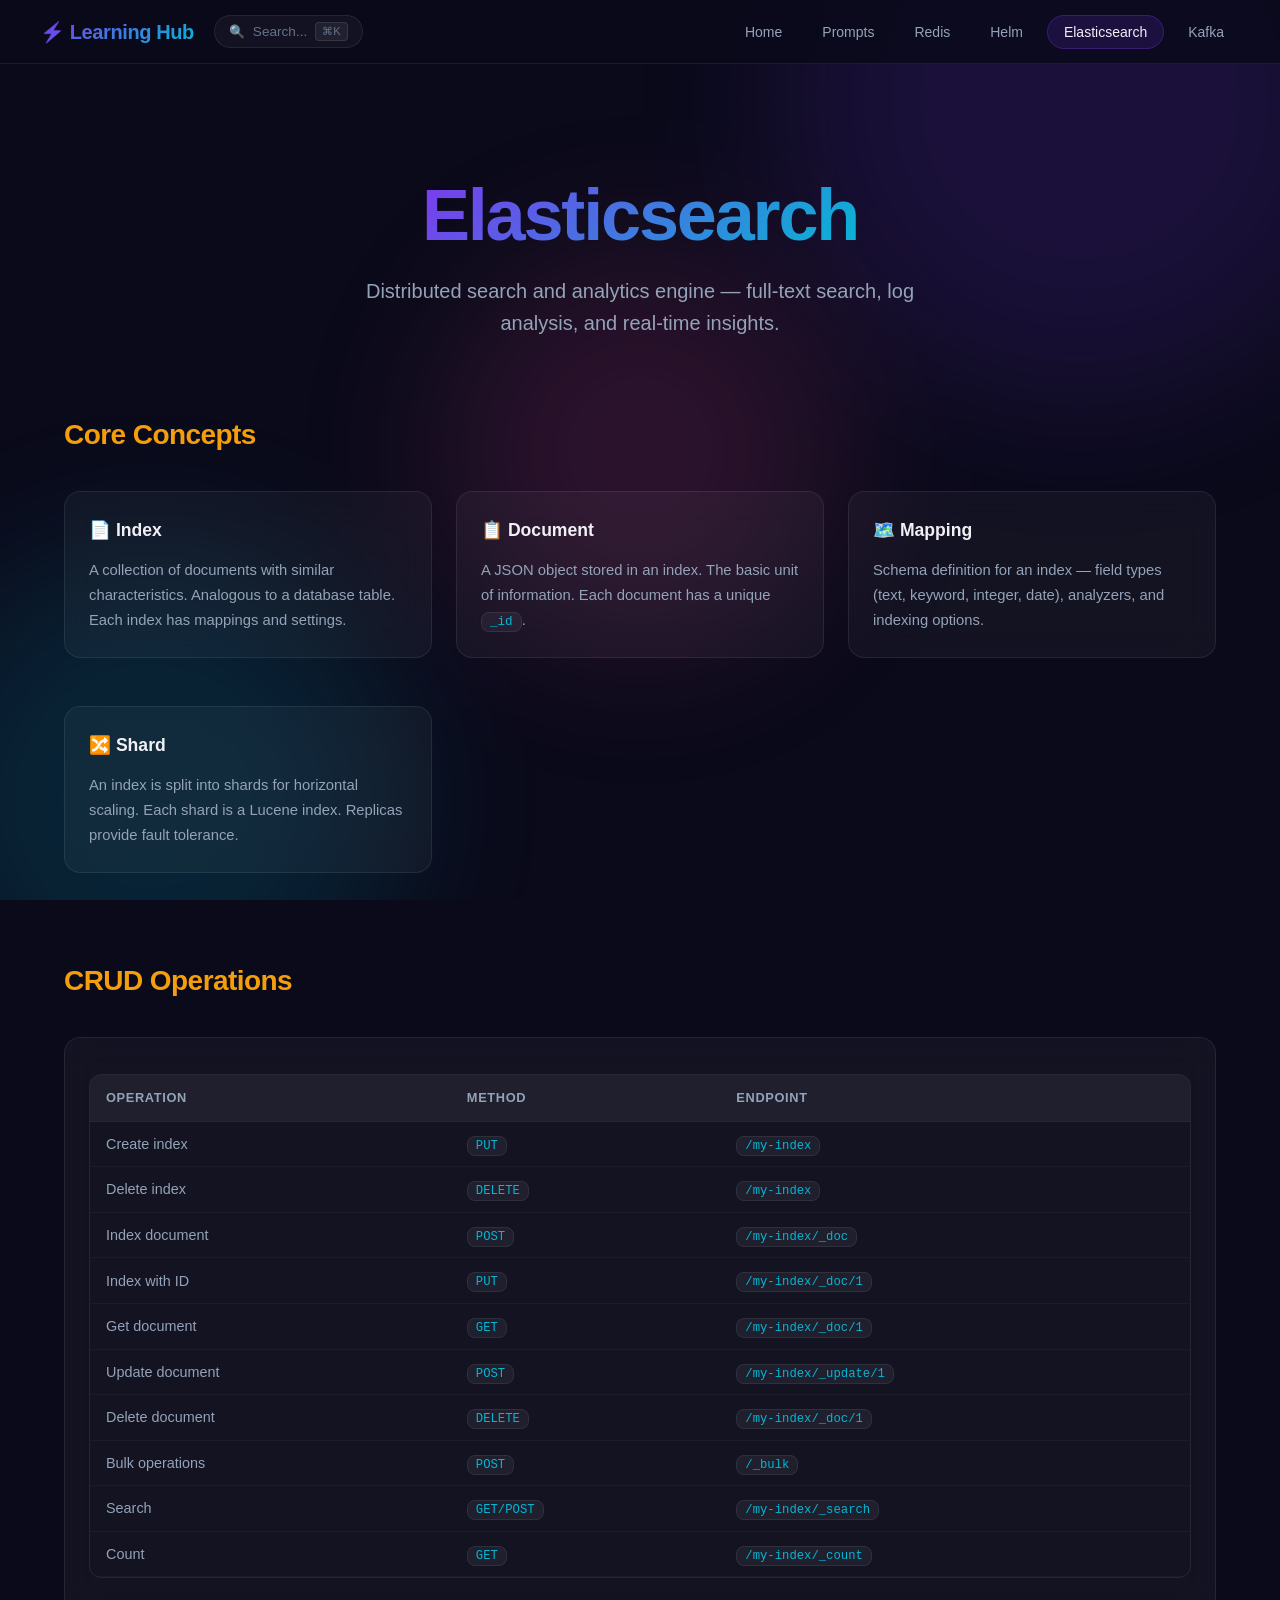
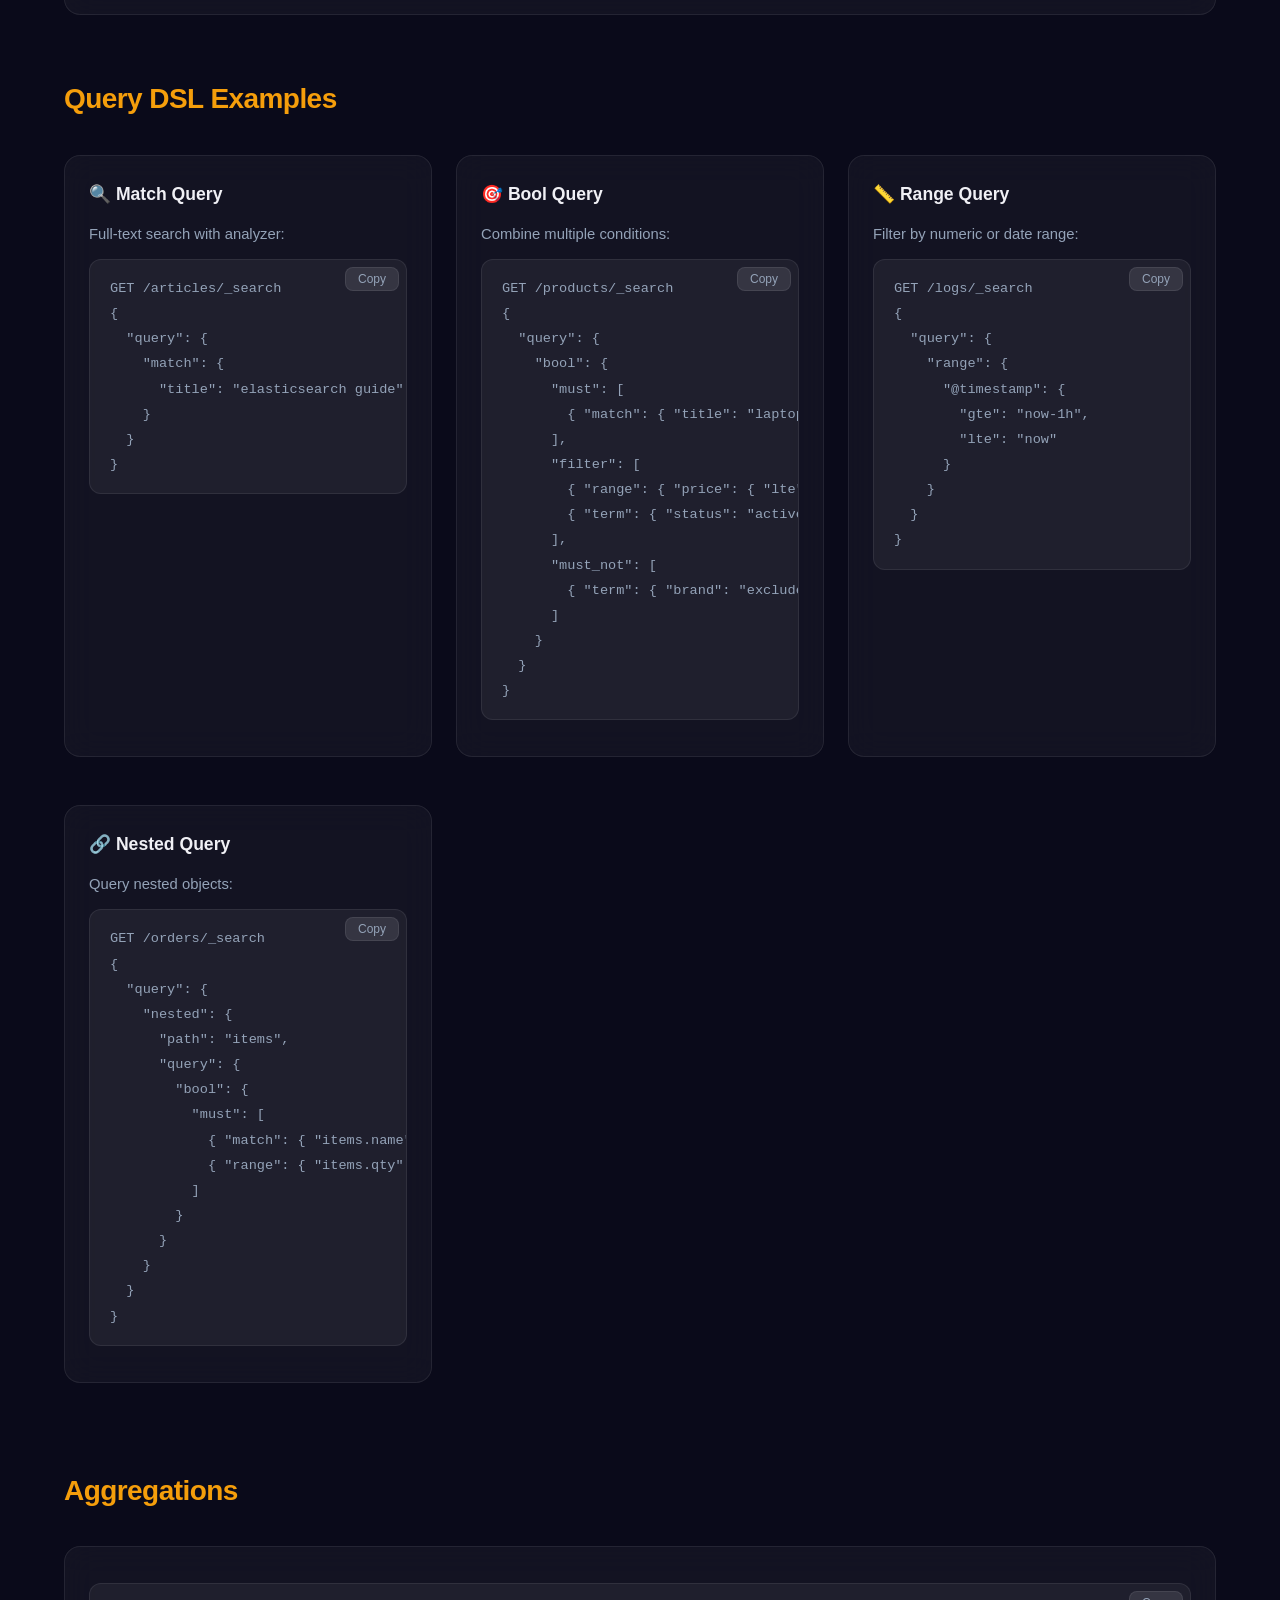
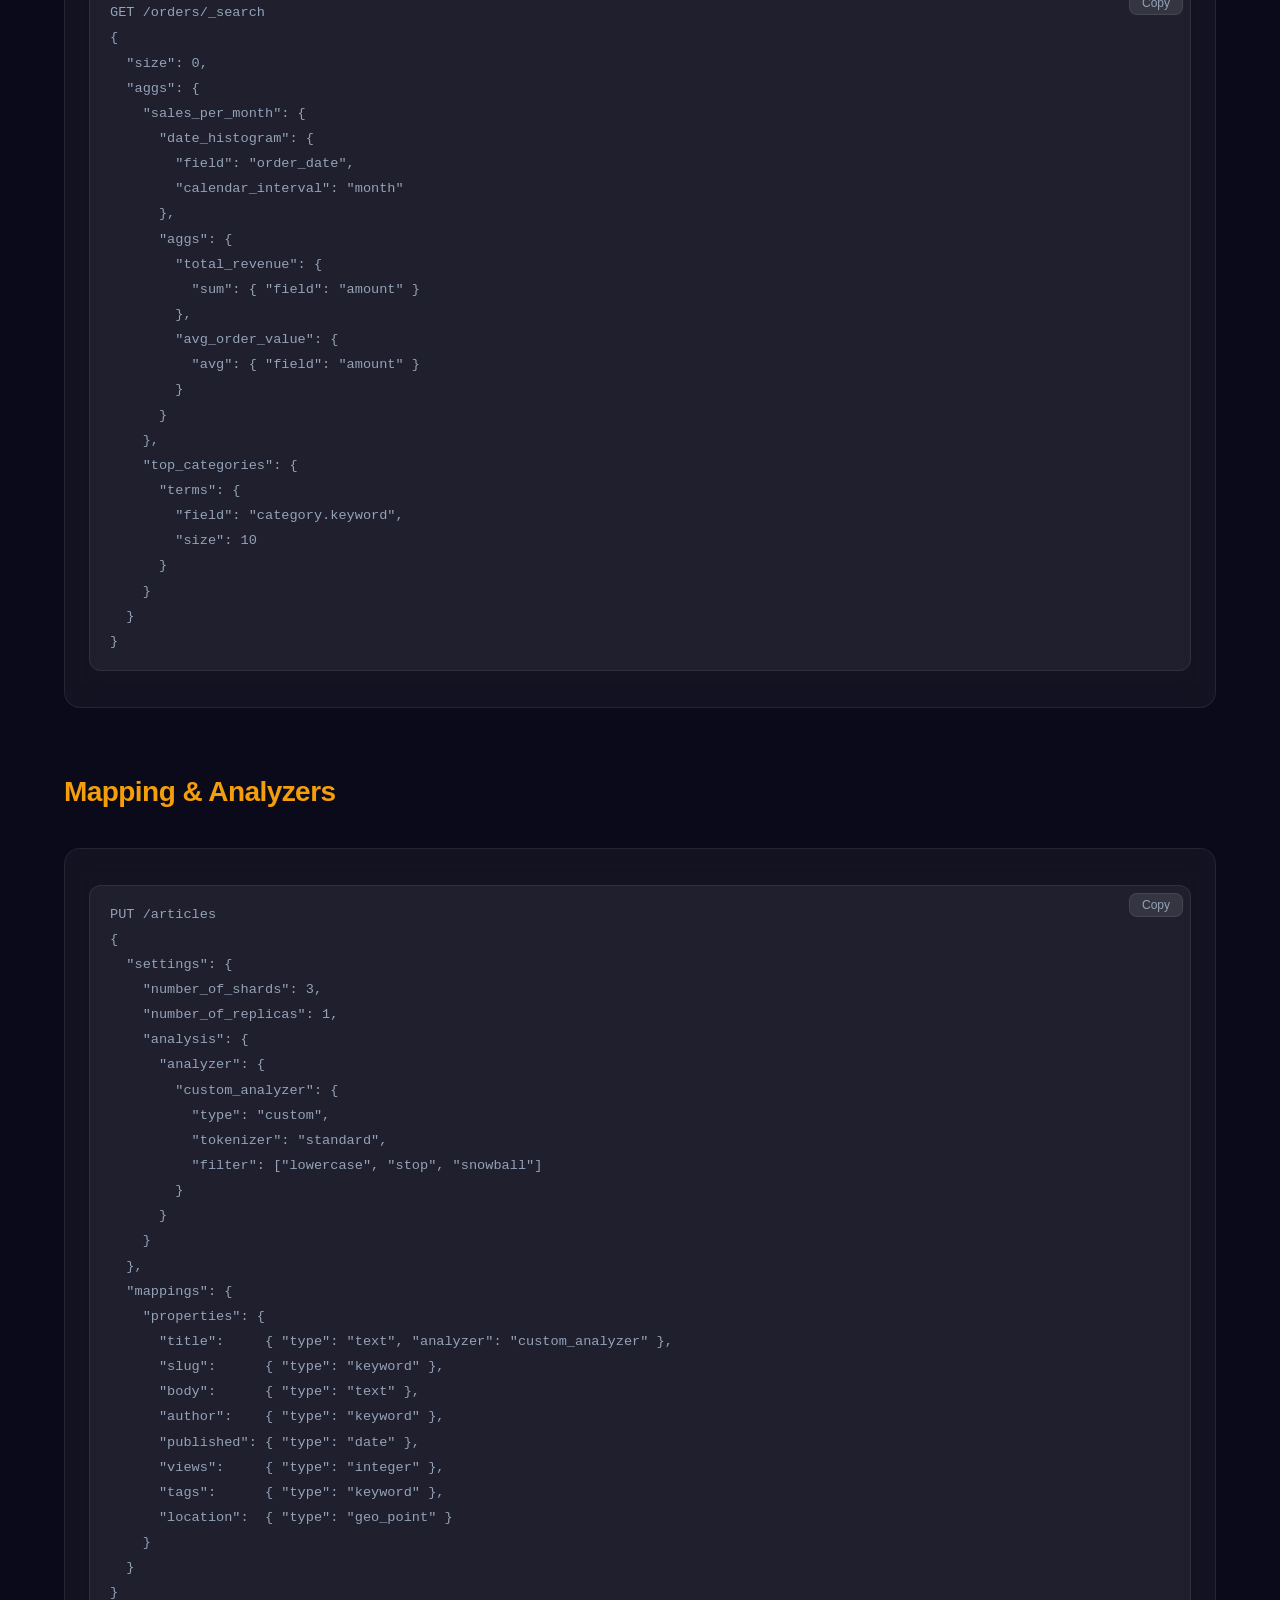
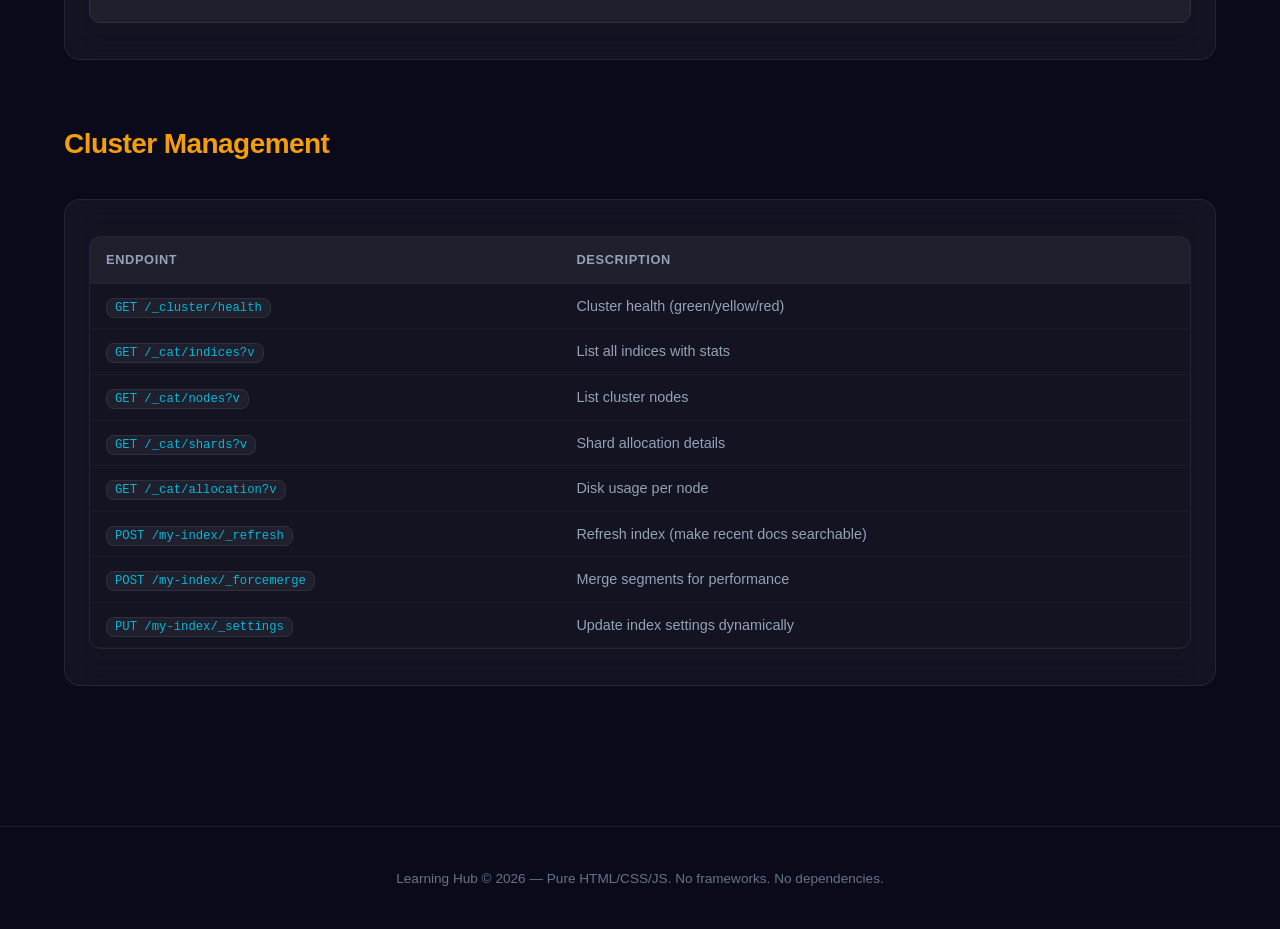
==== elasticsearch.html @ e958914c "feat: Add global search, deep Kafka concepts, and AGENTS.md standards" ====
<!DOCTYPE html>
<html lang="en">
<head>
  <meta charset="UTF-8">
  <meta name="viewport" content="width=device-width, initial-scale=1.0">
  <title>Elasticsearch Reference – Learning Hub</title>
  <meta name="description" content="Elasticsearch reference – REST API, Query DSL, mappings, aggregations, and index management.">
  <link rel="stylesheet" href="css/style.css">
</head>
<body class="page--elasticsearch">
  <div id="bg-orbs-placeholder"></div>
  <div id="nav-placeholder"></div>

  <main class="main-content">
    <div class="container">

      <section class="hero" style="padding-bottom:32px;">
        <h1 class="hero__title"><span class="hero__title-gradient">Elasticsearch</span></h1>
        <p class="hero__subtitle">Distributed search and analytics engine — full-text search, log analysis, and real-time insights.</p>
      </section>

      <!-- Core Concepts -->
      <section class="section reveal">
        <div class="section__header">
          <h2 class="section__title">Core Concepts</h2>
        </div>
        <div class="topic-grid">
          <div class="card content-card">
            <div class="content-card__title">📄 Index</div>
            <div class="content-card__body">A collection of documents with similar characteristics. Analogous to a database table. Each index has mappings and settings.</div>
          </div>
          <div class="card content-card">
            <div class="content-card__title">📋 Document</div>
            <div class="content-card__body">A JSON object stored in an index. The basic unit of information. Each document has a unique <code>_id</code>.</div>
          </div>
          <div class="card content-card">
            <div class="content-card__title">🗺️ Mapping</div>
            <div class="content-card__body">Schema definition for an index — field types (text, keyword, integer, date), analyzers, and indexing options.</div>
          </div>
          <div class="card content-card">
            <div class="content-card__title">🔀 Shard</div>
            <div class="content-card__body">An index is split into shards for horizontal scaling. Each shard is a Lucene index. Replicas provide fault tolerance.</div>
          </div>
        </div>
      </section>

      <!-- CRUD Operations -->
      <section class="section reveal">
        <div class="section__header">
          <h2 class="section__title">CRUD Operations</h2>
        </div>
        <div class="card">
          <div class="table-wrapper">
            <table>
              <thead><tr><th>Operation</th><th>Method</th><th>Endpoint</th></tr></thead>
              <tbody>
                <tr><td>Create index</td><td><code>PUT</code></td><td><code>/my-index</code></td></tr>
                <tr><td>Delete index</td><td><code>DELETE</code></td><td><code>/my-index</code></td></tr>
                <tr><td>Index document</td><td><code>POST</code></td><td><code>/my-index/_doc</code></td></tr>
                <tr><td>Index with ID</td><td><code>PUT</code></td><td><code>/my-index/_doc/1</code></td></tr>
                <tr><td>Get document</td><td><code>GET</code></td><td><code>/my-index/_doc/1</code></td></tr>
                <tr><td>Update document</td><td><code>POST</code></td><td><code>/my-index/_update/1</code></td></tr>
                <tr><td>Delete document</td><td><code>DELETE</code></td><td><code>/my-index/_doc/1</code></td></tr>
                <tr><td>Bulk operations</td><td><code>POST</code></td><td><code>/_bulk</code></td></tr>
                <tr><td>Search</td><td><code>GET/POST</code></td><td><code>/my-index/_search</code></td></tr>
                <tr><td>Count</td><td><code>GET</code></td><td><code>/my-index/_count</code></td></tr>
              </tbody>
            </table>
          </div>
        </div>
      </section>

      <!-- Query DSL -->
      <section class="section reveal">
        <div class="section__header">
          <h2 class="section__title">Query DSL Examples</h2>
        </div>
        <div class="topic-grid">
          <div class="card content-card">
            <div class="content-card__title">🔍 Match Query</div>
            <div class="content-card__body">
              Full-text search with analyzer:
              <div class="code-block"><pre><code>GET /articles/_search
{
  "query": {
    "match": {
      "title": "elasticsearch guide"
    }
  }
}</code></pre></div>
            </div>
          </div>
          <div class="card content-card">
            <div class="content-card__title">🎯 Bool Query</div>
            <div class="content-card__body">
              Combine multiple conditions:
              <div class="code-block"><pre><code>GET /products/_search
{
  "query": {
    "bool": {
      "must": [
        { "match": { "title": "laptop" } }
      ],
      "filter": [
        { "range": { "price": { "lte": 1000 } } },
        { "term": { "status": "active" } }
      ],
      "must_not": [
        { "term": { "brand": "excluded" } }
      ]
    }
  }
}</code></pre></div>
            </div>
          </div>
          <div class="card content-card">
            <div class="content-card__title">📏 Range Query</div>
            <div class="content-card__body">
              Filter by numeric or date range:
              <div class="code-block"><pre><code>GET /logs/_search
{
  "query": {
    "range": {
      "@timestamp": {
        "gte": "now-1h",
        "lte": "now"
      }
    }
  }
}</code></pre></div>
            </div>
          </div>
          <div class="card content-card">
            <div class="content-card__title">🔗 Nested Query</div>
            <div class="content-card__body">
              Query nested objects:
              <div class="code-block"><pre><code>GET /orders/_search
{
  "query": {
    "nested": {
      "path": "items",
      "query": {
        "bool": {
          "must": [
            { "match": { "items.name": "widget" } },
            { "range": { "items.qty": { "gte": 5 } } }
          ]
        }
      }
    }
  }
}</code></pre></div>
            </div>
          </div>
        </div>
      </section>

      <!-- Aggregations -->
      <section class="section reveal">
        <div class="section__header">
          <h2 class="section__title">Aggregations</h2>
        </div>
        <div class="card content-card">
          <div class="content-card__body">
            <div class="code-block"><pre><code>GET /orders/_search
{
  "size": 0,
  "aggs": {
    "sales_per_month": {
      "date_histogram": {
        "field": "order_date",
        "calendar_interval": "month"
      },
      "aggs": {
        "total_revenue": {
          "sum": { "field": "amount" }
        },
        "avg_order_value": {
          "avg": { "field": "amount" }
        }
      }
    },
    "top_categories": {
      "terms": {
        "field": "category.keyword",
        "size": 10
      }
    }
  }
}</code></pre></div>
          </div>
        </div>
      </section>

      <!-- Mapping Example -->
      <section class="section reveal">
        <div class="section__header">
          <h2 class="section__title">Mapping & Analyzers</h2>
        </div>
        <div class="card content-card">
          <div class="content-card__body">
            <div class="code-block"><pre><code>PUT /articles
{
  "settings": {
    "number_of_shards": 3,
    "number_of_replicas": 1,
    "analysis": {
      "analyzer": {
        "custom_analyzer": {
          "type": "custom",
          "tokenizer": "standard",
          "filter": ["lowercase", "stop", "snowball"]
        }
      }
    }
  },
  "mappings": {
    "properties": {
      "title":     { "type": "text", "analyzer": "custom_analyzer" },
      "slug":      { "type": "keyword" },
      "body":      { "type": "text" },
      "author":    { "type": "keyword" },
      "published": { "type": "date" },
      "views":     { "type": "integer" },
      "tags":      { "type": "keyword" },
      "location":  { "type": "geo_point" }
    }
  }
}</code></pre></div>
          </div>
        </div>
      </section>

      <!-- Cluster Health -->
      <section class="section reveal">
        <div class="section__header">
          <h2 class="section__title">Cluster Management</h2>
        </div>
        <div class="card">
          <div class="table-wrapper">
            <table>
              <thead><tr><th>Endpoint</th><th>Description</th></tr></thead>
              <tbody>
                <tr><td><code>GET /_cluster/health</code></td><td>Cluster health (green/yellow/red)</td></tr>
                <tr><td><code>GET /_cat/indices?v</code></td><td>List all indices with stats</td></tr>
                <tr><td><code>GET /_cat/nodes?v</code></td><td>List cluster nodes</td></tr>
                <tr><td><code>GET /_cat/shards?v</code></td><td>Shard allocation details</td></tr>
                <tr><td><code>GET /_cat/allocation?v</code></td><td>Disk usage per node</td></tr>
                <tr><td><code>POST /my-index/_refresh</code></td><td>Refresh index (make recent docs searchable)</td></tr>
                <tr><td><code>POST /my-index/_forcemerge</code></td><td>Merge segments for performance</td></tr>
                <tr><td><code>PUT /my-index/_settings</code></td><td>Update index settings dynamically</td></tr>
              </tbody>
            </table>
          </div>
        </div>
      </section>

    </div>
  </main>

  <div id="footer-placeholder"></div>
  <script src="js/search-data.js"></script>
  <script src="js/common.js"></script>
</body>
</html>
---- css/style.css ----
/* ============================================
   LEARNING HUB – Design System
   Pure CSS, no dependencies, mobile-first
   ============================================ */

/* --- CSS Variables (Design Tokens) --- */
:root {
  --bg-primary: #0a0a1a;
  --bg-secondary: #0f0f2a;
  --bg-surface: rgba(255, 255, 255, 0.03);
  --bg-surface-hover: rgba(255, 255, 255, 0.06);
  --bg-code: rgba(255, 255, 255, 0.05);

  --accent-purple: #7c3aed;
  --accent-cyan: #06b6d4;
  --accent-pink: #ec4899;
  --accent-green: #10b981;
  --accent-orange: #f59e0b;
  --accent-blue: #3b82f6;

  --gradient-accent: linear-gradient(135deg, var(--accent-purple), var(--accent-cyan));
  --gradient-hero: linear-gradient(135deg, #7c3aed 0%, #06b6d4 50%, #ec4899 100%);
  --gradient-warm: linear-gradient(135deg, var(--accent-orange), var(--accent-pink));

  --text-primary: #f0f0f5;
  --text-secondary: #94a3b8;
  --text-muted: #64748b;
  --text-accent: #a78bfa;

  --glass-bg: rgba(255, 255, 255, 0.04);
  --glass-border: rgba(255, 255, 255, 0.08);
  --glass-blur: blur(16px);
  --glass-shadow: 0 8px 32px rgba(0, 0, 0, 0.3);

  --radius-sm: 8px;
  --radius-md: 12px;
  --radius-lg: 16px;
  --radius-xl: 24px;
  --radius-full: 9999px;

  --transition-fast: all 0.2s cubic-bezier(0.4, 0, 0.2, 1);
  --transition-base: all 0.3s cubic-bezier(0.4, 0, 0.2, 1);
  --transition-slow: all 0.5s cubic-bezier(0.4, 0, 0.2, 1);

  --font-sans: 'Inter', -apple-system, BlinkMacSystemFont, 'Segoe UI', Roboto, sans-serif;
  --font-mono: 'JetBrains Mono', 'Fira Code', 'Cascadia Code', 'SF Mono', Consolas, monospace;

  --container-max: 1200px;
  --nav-height: 64px;
}

/* --- Reset & Base --- */
*, *::before, *::after {
  margin: 0;
  padding: 0;
  box-sizing: border-box;
}

html {
  scroll-behavior: smooth;
  -webkit-text-size-adjust: 100%;
}

body {
  font-family: var(--font-sans);
  background: var(--bg-primary);
  color: var(--text-primary);
  line-height: 1.7;
  min-height: 100vh;
  overflow-x: hidden;
  -webkit-font-smoothing: antialiased;
  -moz-osx-font-smoothing: grayscale;
}

a {
  color: var(--text-accent);
  text-decoration: none;
  transition: var(--transition-fast);
}

a:hover {
  color: var(--accent-cyan);
}

img {
  max-width: 100%;
  display: block;
}

/* --- Background Gradient Orbs --- */
.bg-orbs {
  position: fixed;
  top: 0;
  left: 0;
  width: 100%;
  height: 100%;
  pointer-events: none;
  z-index: 0;
  overflow: hidden;
}

.bg-orb {
  position: absolute;
  border-radius: 50%;
  filter: blur(80px);
  opacity: 0.15;
  animation: orbFloat 20s ease-in-out infinite;
}

.bg-orb--1 {
  width: 600px;
  height: 600px;
  background: var(--accent-purple);
  top: -200px;
  right: -100px;
  animation-delay: 0s;
}

.bg-orb--2 {
  width: 500px;
  height: 500px;
  background: var(--accent-cyan);
  bottom: -150px;
  left: -100px;
  animation-delay: -7s;
}

.bg-orb--3 {
  width: 400px;
  height: 400px;
  background: var(--accent-pink);
  top: 50%;
  left: 50%;
  transform: translate(-50%, -50%);
  animation-delay: -14s;
}

@keyframes orbFloat {
  0%, 100% { transform: translate(0, 0) scale(1); }
  25% { transform: translate(30px, -40px) scale(1.05); }
  50% { transform: translate(-20px, 20px) scale(0.95); }
  75% { transform: translate(40px, 30px) scale(1.02); }
}

/* --- Navigation --- */
.nav {
  position: fixed;
  top: 0;
  left: 0;
  right: 0;
  height: var(--nav-height);
  background: rgba(10, 10, 26, 0.85);
  backdrop-filter: var(--glass-blur);
  -webkit-backdrop-filter: var(--glass-blur);
  border-bottom: 1px solid var(--glass-border);
  z-index: 1000;
  display: flex;
  align-items: center;
  padding: 0 24px;
}

.nav__container {
  max-width: var(--container-max);
  width: 100%;
  margin: 0 auto;
  display: flex;
  align-items: center;
  justify-content: space-between;
}

.nav__logo {
  font-size: 1.25rem;
  font-weight: 700;
  background: var(--gradient-accent);
  -webkit-background-clip: text;
  -webkit-text-fill-color: transparent;
  background-clip: text;
  letter-spacing: -0.02em;
}

.nav__links {
  display: flex;
  gap: 8px;
  list-style: none;
  align-items: center;
}

.nav__link {
  padding: 8px 16px;
  border-radius: var(--radius-full);
  color: var(--text-secondary);
  font-size: 0.875rem;
  font-weight: 500;
  transition: var(--transition-fast);
  white-space: nowrap;
}

.nav__link:hover {
  color: var(--text-primary);
  background: var(--bg-surface-hover);
}

.nav__link--active {
  color: var(--text-primary);
  background: rgba(124, 58, 237, 0.15);
  border: 1px solid rgba(124, 58, 237, 0.3);
}

/* Mobile hamburger */
.nav__toggle {
  display: none;
  flex-direction: column;
  gap: 5px;
  background: none;
  border: none;
  cursor: pointer;
  padding: 8px;
  z-index: 1001;
}

.nav__toggle span {
  width: 24px;
  height: 2px;
  background: var(--text-primary);
  border-radius: 2px;
  transition: var(--transition-base);
}

.nav__toggle.active span:nth-child(1) {
  transform: rotate(45deg) translate(5px, 5px);
}

.nav__toggle.active span:nth-child(2) {
  opacity: 0;
}

.nav__toggle.active span:nth-child(3) {
  transform: rotate(-45deg) translate(5px, -5px);
}

/* --- Container --- */
.container {
  max-width: var(--container-max);
  margin: 0 auto;
  padding: 0 24px;
  position: relative;
  z-index: 1;
}

.main-content {
  padding-top: calc(var(--nav-height) + 32px);
  padding-bottom: 80px;
  min-height: 100vh;
}

/* --- Hero Section --- */
.hero {
  text-align: center;
  padding: 80px 0 60px;
}

.hero__badge {
  display: inline-flex;
  align-items: center;
  gap: 8px;
  padding: 6px 16px;
  background: rgba(124, 58, 237, 0.1);
  border: 1px solid rgba(124, 58, 237, 0.2);
  border-radius: var(--radius-full);
  font-size: 0.8rem;
  color: var(--accent-purple);
  margin-bottom: 24px;
  font-weight: 500;
}

.hero__title {
  font-size: clamp(2.5rem, 6vw, 4.5rem);
  font-weight: 800;
  line-height: 1.1;
  letter-spacing: -0.03em;
  margin-bottom: 20px;
}

.hero__title-gradient {
  background: var(--gradient-hero);
  -webkit-background-clip: text;
  -webkit-text-fill-color: transparent;
  background-clip: text;
  background-size: 200% 200%;
  animation: gradientShift 5s ease-in-out infinite;
}

@keyframes gradientShift {
  0%, 100% { background-position: 0% 50%; }
  50% { background-position: 100% 50%; }
}

.hero__subtitle {
  font-size: clamp(1rem, 2vw, 1.25rem);
  color: var(--text-secondary);
  max-width: 600px;
  margin: 0 auto 40px;
  line-height: 1.6;
}

.hero__stats {
  display: flex;
  justify-content: center;
  gap: 40px;
  flex-wrap: wrap;
}

.hero__stat {
  text-align: center;
}

.hero__stat-number {
  font-size: 2rem;
  font-weight: 700;
  background: var(--gradient-accent);
  -webkit-background-clip: text;
  -webkit-text-fill-color: transparent;
  background-clip: text;
}

.hero__stat-label {
  font-size: 0.8rem;
  color: var(--text-muted);
  text-transform: uppercase;
  letter-spacing: 0.1em;
  margin-top: 4px;
}

/* --- Section --- */
.section {
  margin-bottom: 60px;
}

.section__header {
  margin-bottom: 32px;
}

.section__title {
  font-size: 1.75rem;
  font-weight: 700;
  letter-spacing: -0.02em;
  margin-bottom: 8px;
}

.section__subtitle {
  color: var(--text-secondary);
  font-size: 1rem;
}

/* --- Glass Card --- */
.card {
  background: var(--glass-bg);
  backdrop-filter: var(--glass-blur);
  -webkit-backdrop-filter: var(--glass-blur);
  border: 1px solid var(--glass-border);
  border-radius: var(--radius-lg);
  padding: 24px;
  transition: var(--transition-base);
  position: relative;
  overflow: hidden;
}

.card::before {
  content: '';
  position: absolute;
  top: 0;
  left: 0;
  right: 0;
  height: 1px;
  background: linear-gradient(90deg, transparent, rgba(255,255,255,0.1), transparent);
  opacity: 0;
  transition: var(--transition-base);
}

.card:hover {
  background: var(--bg-surface-hover);
  border-color: rgba(255, 255, 255, 0.12);
  transform: translateY(-2px);
  box-shadow: var(--glass-shadow);
}

.card:hover::before {
  opacity: 1;
}

/* --- Topic Card (Landing Page) --- */
.topic-grid {
  display: grid;
  grid-template-columns: repeat(auto-fill, minmax(320px, 1fr));
  gap: 24px;
}

.topic-card {
  cursor: pointer;
  text-decoration: none;
  color: inherit;
  display: block;
}

.topic-card__icon {
  width: 48px;
  height: 48px;
  border-radius: var(--radius-md);
  display: flex;
  align-items: center;
  justify-content: center;
  font-size: 1.5rem;
  margin-bottom: 16px;
  transition: var(--transition-base);
}

.topic-card__title {
  font-size: 1.25rem;
  font-weight: 600;
  margin-bottom: 8px;
  letter-spacing: -0.01em;
}

.topic-card__desc {
  color: var(--text-secondary);
  font-size: 0.9rem;
  line-height: 1.6;
  margin-bottom: 16px;
}

.topic-card__arrow {
  color: var(--text-muted);
  font-size: 0.85rem;
  font-weight: 500;
  transition: var(--transition-fast);
  display: inline-flex;
  align-items: center;
  gap: 6px;
}

.topic-card:hover .topic-card__arrow {
  color: var(--accent-cyan);
  gap: 10px;
}

/* Icon color variants */
.icon--purple { background: rgba(124, 58, 237, 0.15); color: var(--accent-purple); }
.icon--cyan { background: rgba(6, 182, 212, 0.15); color: var(--accent-cyan); }
.icon--pink { background: rgba(236, 72, 153, 0.15); color: var(--accent-pink); }
.icon--green { background: rgba(16, 185, 129, 0.15); color: var(--accent-green); }
.icon--orange { background: rgba(245, 158, 11, 0.15); color: var(--accent-orange); }
.icon--blue { background: rgba(59, 130, 246, 0.15); color: var(--accent-blue); }

/* --- Content Cards (Topic Pages) --- */
.content-card {
  margin-bottom: 24px;
}

.content-card__title {
  font-size: 1.1rem;
  font-weight: 600;
  margin-bottom: 12px;
  display: flex;
  align-items: center;
  gap: 8px;
}

.content-card__body {
  color: var(--text-secondary);
  font-size: 0.925rem;
  line-height: 1.7;
}

/* --- Code Blocks --- */
pre {
  background: var(--bg-code);
  border: 1px solid var(--glass-border);
  border-radius: var(--radius-md);
  padding: 16px 20px;
  overflow-x: auto;
  margin: 12px 0;
  position: relative;
}

code {
  font-family: var(--font-mono);
  font-size: 0.85rem;
  line-height: 1.6;
}

:not(pre) > code {
  background: var(--bg-code);
  border: 1px solid var(--glass-border);
  padding: 2px 8px;
  border-radius: var(--radius-sm);
  font-size: 0.85em;
  color: var(--accent-cyan);
}

.code-block {
  position: relative;
}

.code-block__copy {
  position: absolute;
  top: 8px;
  right: 8px;
  background: rgba(255, 255, 255, 0.1);
  border: 1px solid var(--glass-border);
  color: var(--text-secondary);
  padding: 4px 12px;
  border-radius: var(--radius-sm);
  font-size: 0.75rem;
  cursor: pointer;
  transition: var(--transition-fast);
  font-family: var(--font-sans);
}

.code-block__copy:hover {
  background: rgba(255, 255, 255, 0.15);
  color: var(--text-primary);
}

/* --- Tables --- */
.table-wrapper {
  overflow-x: auto;
  margin: 12px 0;
  border-radius: var(--radius-md);
  border: 1px solid var(--glass-border);
}

table {
  width: 100%;
  border-collapse: collapse;
  font-size: 0.9rem;
}

thead {
  background: rgba(255, 255, 255, 0.05);
}

th {
  text-align: left;
  padding: 12px 16px;
  font-weight: 600;
  font-size: 0.8rem;
  text-transform: uppercase;
  letter-spacing: 0.05em;
  color: var(--text-secondary);
  border-bottom: 1px solid var(--glass-border);
}

td {
  padding: 10px 16px;
  border-bottom: 1px solid rgba(255, 255, 255, 0.03);
  color: var(--text-secondary);
}

tr:hover td {
  background: rgba(255, 255, 255, 0.02);
}

td code {
  color: var(--accent-cyan);
}

/* --- Filter / Search Bar --- */
.filter-bar {
  display: flex;
  flex-wrap: wrap;
  gap: 12px;
  align-items: center;
  margin-bottom: 24px;
}

.search-input {
  flex: 1;
  min-width: 200px;
  background: var(--glass-bg);
  border: 1px solid var(--glass-border);
  border-radius: var(--radius-full);
  padding: 10px 20px;
  color: var(--text-primary);
  font-family: var(--font-sans);
  font-size: 0.9rem;
  outline: none;
  transition: var(--transition-fast);
}

.search-input::placeholder {
  color: var(--text-muted);
}

.search-input:focus {
  border-color: rgba(124, 58, 237, 0.5);
  box-shadow: 0 0 0 3px rgba(124, 58, 237, 0.1);
}

.filter-btn {
  padding: 8px 18px;
  border-radius: var(--radius-full);
  border: 1px solid var(--glass-border);
  background: transparent;
  color: var(--text-secondary);
  font-family: var(--font-sans);
  font-size: 0.85rem;
  cursor: pointer;
  transition: var(--transition-fast);
  white-space: nowrap;
}

.filter-btn:hover {
  border-color: rgba(124, 58, 237, 0.4);
  color: var(--text-primary);
}

.filter-btn--active {
  background: rgba(124, 58, 237, 0.15);
  border-color: rgba(124, 58, 237, 0.4);
  color: var(--accent-purple);
}

/* --- Prompt Card --- */
.prompt-card {
  margin-bottom: 16px;
}

.prompt-card__header {
  display: flex;
  justify-content: space-between;
  align-items: flex-start;
  margin-bottom: 8px;
  gap: 12px;
}

.prompt-card__title {
  font-weight: 600;
  font-size: 1rem;
}

.prompt-card__category {
  font-size: 0.75rem;
  padding: 3px 10px;
  border-radius: var(--radius-full);
  background: rgba(124, 58, 237, 0.12);
  color: var(--accent-purple);
  white-space: nowrap;
  font-weight: 500;
}

.prompt-card__text {
  color: var(--text-secondary);
  font-size: 0.9rem;
  line-height: 1.7;
  margin-bottom: 12px;
}

.prompt-card__tags {
  display: flex;
  flex-wrap: wrap;
  gap: 6px;
  margin-bottom: 12px;
}

.prompt-card__tag {
  font-size: 0.72rem;
  padding: 2px 8px;
  border-radius: var(--radius-full);
  background: rgba(6, 182, 212, 0.1);
  color: var(--accent-cyan);
}

.prompt-card__copy {
  display: inline-flex;
  align-items: center;
  gap: 6px;
  padding: 6px 14px;
  border-radius: var(--radius-sm);
  border: 1px solid var(--glass-border);
  background: transparent;
  color: var(--text-secondary);
  font-family: var(--font-sans);
  font-size: 0.8rem;
  cursor: pointer;
  transition: var(--transition-fast);
}

.prompt-card__copy:hover {
  background: rgba(255, 255, 255, 0.05);
  color: var(--text-primary);
}

/* --- Info Box --- */
.info-box {
  background: rgba(124, 58, 237, 0.08);
  border: 1px solid rgba(124, 58, 237, 0.2);
  border-radius: var(--radius-md);
  padding: 20px;
  margin-bottom: 32px;
}

.info-box__title {
  font-weight: 600;
  margin-bottom: 8px;
  color: var(--accent-purple);
  display: flex;
  align-items: center;
  gap: 8px;
}

.info-box__text {
  color: var(--text-secondary);
  font-size: 0.9rem;
  line-height: 1.7;
}

/* --- Scroll-to-top --- */
.scroll-top {
  position: fixed;
  bottom: 24px;
  right: 24px;
  width: 44px;
  height: 44px;
  border-radius: 50%;
  background: var(--gradient-accent);
  border: none;
  color: white;
  font-size: 1.25rem;
  cursor: pointer;
  z-index: 999;
  opacity: 0;
  transform: translateY(20px);
  transition: var(--transition-base);
  display: flex;
  align-items: center;
  justify-content: center;
  box-shadow: 0 4px 20px rgba(124, 58, 237, 0.3);
}

.scroll-top.visible {
  opacity: 1;
  transform: translateY(0);
}

.scroll-top:hover {
  transform: translateY(-2px);
  box-shadow: 0 6px 25px rgba(124, 58, 237, 0.4);
}

/* --- Footer --- */
.footer {
  text-align: center;
  padding: 40px 24px;
  border-top: 1px solid var(--glass-border);
  color: var(--text-muted);
  font-size: 0.85rem;
}

/* --- Scroll Reveal Animation --- */
.reveal {
  opacity: 0;
  transform: translateY(24px);
  transition: opacity 0.6s ease, transform 0.6s ease;
}

.reveal.revealed {
  opacity: 1;
  transform: translateY(0);
}

/* --- Badges --- */
.badge {
  display: inline-flex;
  align-items: center;
  gap: 4px;
  padding: 3px 10px;
  border-radius: var(--radius-full);
  font-size: 0.72rem;
  font-weight: 500;
}

.badge--purple { background: rgba(124,58,237,0.12); color: var(--accent-purple); }
.badge--cyan { background: rgba(6,182,212,0.12); color: var(--accent-cyan); }
.badge--green { background: rgba(16,185,129,0.12); color: var(--accent-green); }
.badge--pink { background: rgba(236,72,153,0.12); color: var(--accent-pink); }
.badge--orange { background: rgba(245,158,11,0.12); color: var(--accent-orange); }

/* --- Mobile Responsive --- */
@media (max-width: 768px) {
  .nav__links {
    position: fixed;
    top: 0;
    right: -100%;
    width: 280px;
    height: 100vh;
    background: rgba(10, 10, 26, 0.98);
    backdrop-filter: var(--glass-blur);
    -webkit-backdrop-filter: var(--glass-blur);
    flex-direction: column;
    padding: 80px 24px 24px;
    gap: 4px;
    transition: var(--transition-base);
    border-left: 1px solid var(--glass-border);
  }

  .nav__links.open {
    right: 0;
  }

  .nav__link {
    width: 100%;
    padding: 12px 16px;
    border-radius: var(--radius-md);
  }

  .nav__toggle {
    display: flex;
  }

  .hero {
    padding: 40px 0 40px;
  }

  .hero__stats {
    gap: 24px;
  }

  .topic-grid {
    grid-template-columns: 1fr;
    gap: 16px;
  }

  .filter-bar {
    flex-direction: column;
    align-items: stretch;
  }

  .search-input {
    min-width: unset;
  }

  .section__title {
    font-size: 1.4rem;
  }

  .card {
    padding: 20px;
  }

  .prompt-card__header {
    flex-direction: column;
    gap: 6px;
  }
}

@media (max-width: 480px) {
  .hero__title {
    font-size: 2rem;
  }

  .hero__subtitle {
    font-size: 0.95rem;
  }

  .container {
    padding: 0 16px;
  }

  .hero__stat-number {
    font-size: 1.5rem;
  }
}

/* --- Page-specific accent overrides --- */
.page--prompts .topic-card__icon,
.page--prompts .info-box {
  border-color: rgba(124, 58, 237, 0.2);
}

.page--redis .section__title { color: #ef4444; }
.page--helm .section__title { color: #3b82f6; }
.page--elasticsearch .section__title { color: #f59e0b; }
.page--kafka .section__title { color: #10b981; }

/* --- Utility Classes --- */
.text-gradient {
  background: var(--gradient-accent);
  -webkit-background-clip: text;
  -webkit-text-fill-color: transparent;
  background-clip: text;
}

.mt-1 { margin-top: 8px; }
.mt-2 { margin-top: 16px; }
.mt-3 { margin-top: 24px; }
.mb-1 { margin-bottom: 8px; }
.mb-2 { margin-bottom: 16px; }
.mb-3 { margin-bottom: 24px; }
.text-center { text-align: center; }
.text-muted { color: var(--text-muted); }

/* --- Nav Search Button --- */
.nav__search-btn {
  display: flex;
  align-items: center;
  gap: 8px;
  padding: 6px 14px;
  background: var(--glass-bg);
  border: 1px solid var(--glass-border);
  border-radius: var(--radius-full);
  color: var(--text-muted);
  font-family: var(--font-sans);
  font-size: 0.85rem;
  cursor: pointer;
  transition: var(--transition-fast);
  margin: 0 auto 0 20px;
  max-width: 220px;
  flex-shrink: 0;
}

.nav__search-btn:hover {
  border-color: rgba(124, 58, 237, 0.4);
  color: var(--text-secondary);
  background: var(--bg-surface-hover);
}

.nav__search-icon { font-size: 0.8rem; }

.nav__search-label {
  flex: 1;
  text-align: left;
  white-space: nowrap;
  overflow: hidden;
  text-overflow: ellipsis;
}

.nav__search-shortcut {
  font-size: 0.7rem;
  padding: 2px 6px;
  background: rgba(255, 255, 255, 0.06);
  border: 1px solid rgba(255, 255, 255, 0.1);
  border-radius: 4px;
  color: var(--text-muted);
}

@media (max-width: 768px) {
  .nav__search-btn {
    margin: 0 8px 0 auto;
    padding: 6px 10px;
    max-width: unset;
  }
  .nav__search-label,
  .nav__search-shortcut { display: none; }
}

/* --- Global Search Overlay --- */
.search-overlay {
  position: fixed;
  inset: 0;
  z-index: 9999;
  background: rgba(0, 0, 0, 0.6);
  backdrop-filter: blur(4px);
  -webkit-backdrop-filter: blur(4px);
  display: flex;
  align-items: flex-start;
  justify-content: center;
  padding-top: 12vh;
  opacity: 0;
  visibility: hidden;
  transition: opacity 0.2s ease, visibility 0.2s ease;
}

.search-overlay.active {
  opacity: 1;
  visibility: visible;
}

.search-modal {
  width: 90%;
  max-width: 640px;
  background: rgba(15, 15, 42, 0.98);
  border: 1px solid var(--glass-border);
  border-radius: var(--radius-lg);
  box-shadow: 0 20px 60px rgba(0, 0, 0, 0.5);
  overflow: hidden;
  transform: translateY(-10px) scale(0.98);
  transition: transform 0.2s ease;
}

.search-overlay.active .search-modal {
  transform: translateY(0) scale(1);
}

.search-modal__header {
  display: flex;
  align-items: center;
  gap: 12px;
  padding: 16px 20px;
  border-bottom: 1px solid var(--glass-border);
}

.search-modal__icon {
  font-size: 1.1rem;
  flex-shrink: 0;
}

.search-modal__input {
  flex: 1;
  background: transparent;
  border: none;
  outline: none;
  color: var(--text-primary);
  font-family: var(--font-sans);
  font-size: 1rem;
}

.search-modal__input::placeholder {
  color: var(--text-muted);
}

.search-modal__close {
  background: rgba(255, 255, 255, 0.06);
  border: 1px solid rgba(255, 255, 255, 0.1);
  border-radius: 4px;
  color: var(--text-muted);
  font-family: var(--font-sans);
  font-size: 0.7rem;
  padding: 3px 8px;
  cursor: pointer;
  flex-shrink: 0;
}

.search-modal__results {
  max-height: 400px;
  overflow-y: auto;
  padding: 8px;
}

.search-modal__empty {
  padding: 32px 16px;
  text-align: center;
  color: var(--text-muted);
  font-size: 0.9rem;
}

.search-result {
  display: block;
  padding: 12px 16px;
  border-radius: var(--radius-md);
  text-decoration: none;
  color: inherit;
  transition: var(--transition-fast);
  cursor: pointer;
  border: 1px solid transparent;
}

.search-result:hover,
.search-result--selected {
  background: rgba(124, 58, 237, 0.1);
  border-color: rgba(124, 58, 237, 0.2);
}

.search-result__page {
  font-size: 0.72rem;
  text-transform: uppercase;
  letter-spacing: 0.08em;
  color: var(--accent-purple);
  margin-bottom: 2px;
}

.search-result__section {
  font-size: 0.95rem;
  font-weight: 600;
  color: var(--text-primary);
  margin-bottom: 4px;
}

.search-result__preview {
  font-size: 0.82rem;
  color: var(--text-muted);
  line-height: 1.5;
  overflow: hidden;
  text-overflow: ellipsis;
  white-space: nowrap;
}

.search-result__preview mark {
  background: rgba(124, 58, 237, 0.3);
  color: var(--text-primary);
  border-radius: 2px;
  padding: 0 2px;
}

.search-modal__more {
  padding: 12px 16px;
  text-align: center;
  color: var(--text-muted);
  font-size: 0.8rem;
}

.search-modal__footer {
  display: flex;
  gap: 16px;
  padding: 10px 20px;
  border-top: 1px solid var(--glass-border);
  justify-content: center;
}

.search-modal__hint {
  font-size: 0.72rem;
  color: var(--text-muted);
  display: flex;
  align-items: center;
  gap: 4px;
}

.search-modal__hint kbd {
  background: rgba(255, 255, 255, 0.06);
  border: 1px solid rgba(255, 255, 255, 0.1);
  border-radius: 3px;
  padding: 1px 5px;
  font-family: var(--font-sans);
  font-size: 0.68rem;
}

/* --- Paragraph & List Styles (content pages) --- */
.content-card__body p {
  margin-bottom: 12px;
}

.content-card__body p:last-child {
  margin-bottom: 0;
}

.content-card__body ul,
.content-card__body ol {
  padding-left: 20px;
  margin-bottom: 12px;
}

.content-card__body li {
  margin-bottom: 6px;
  color: var(--text-secondary);
  line-height: 1.7;
}
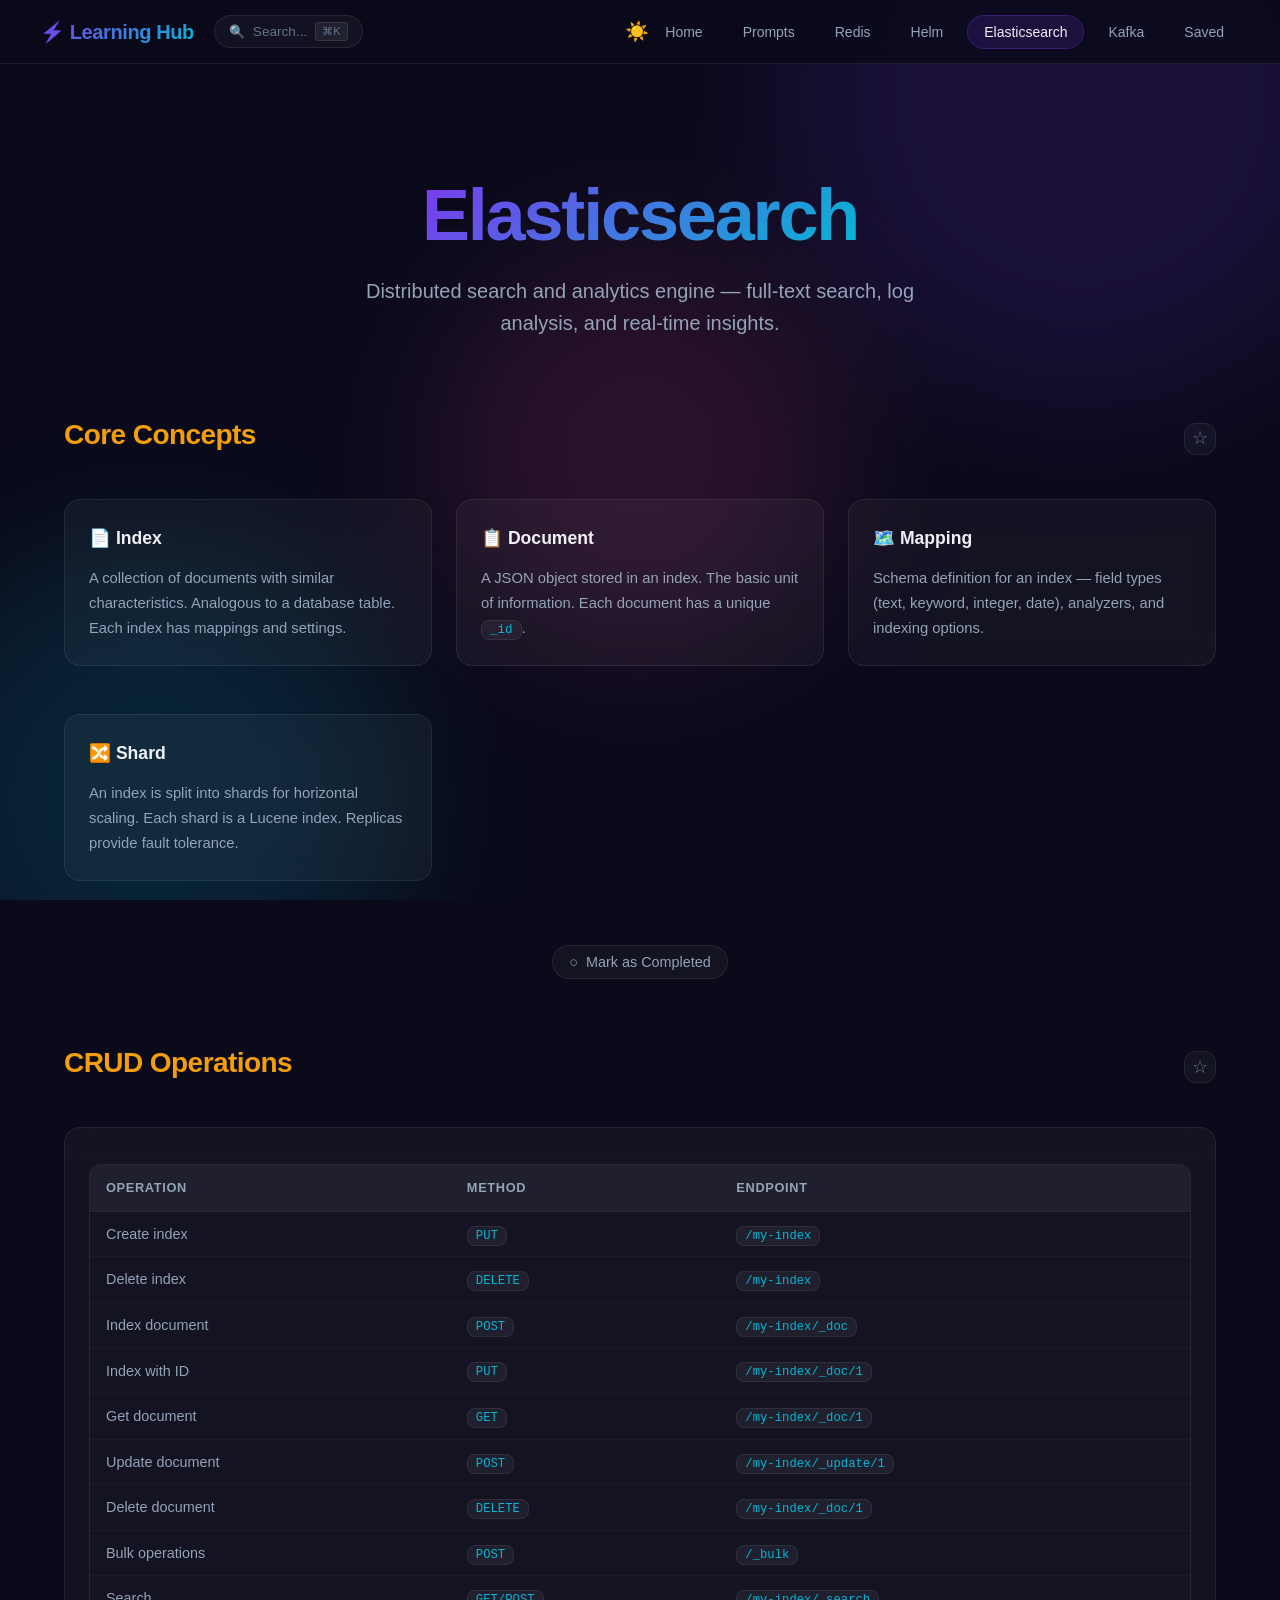
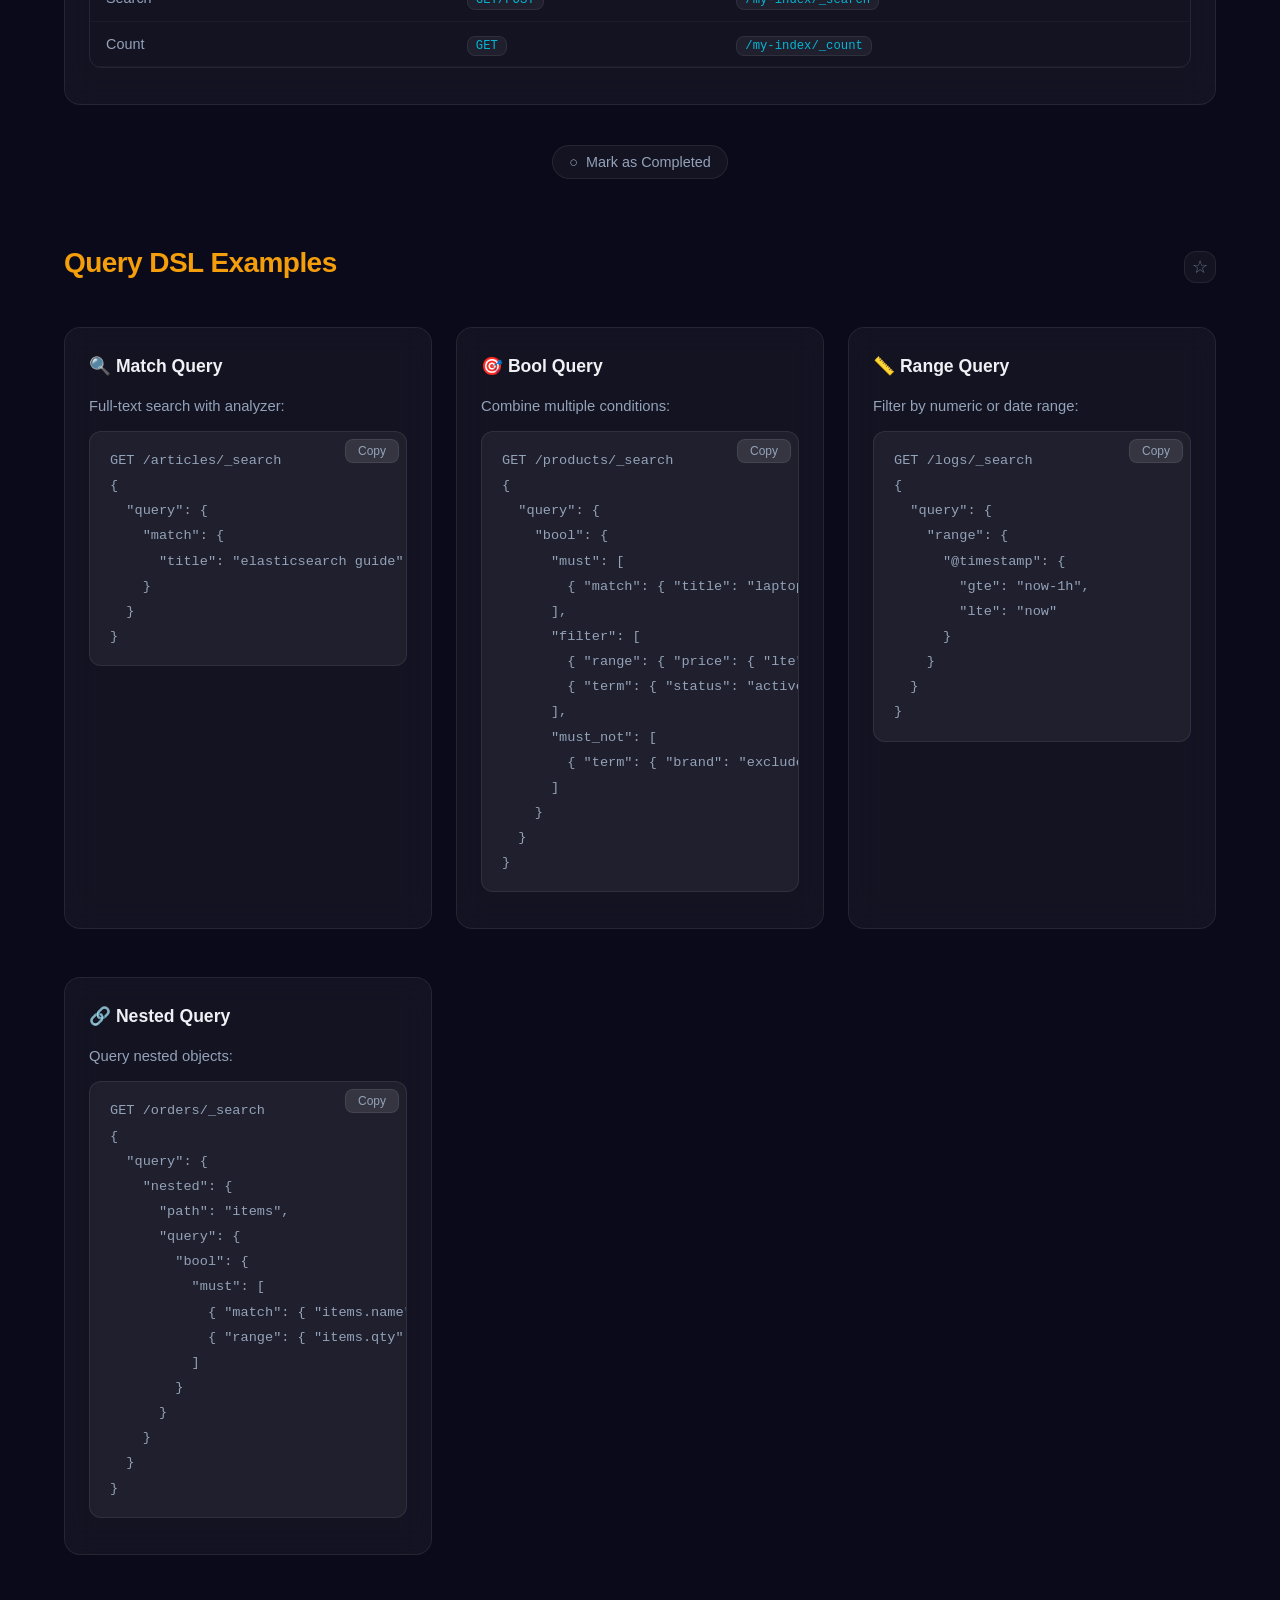
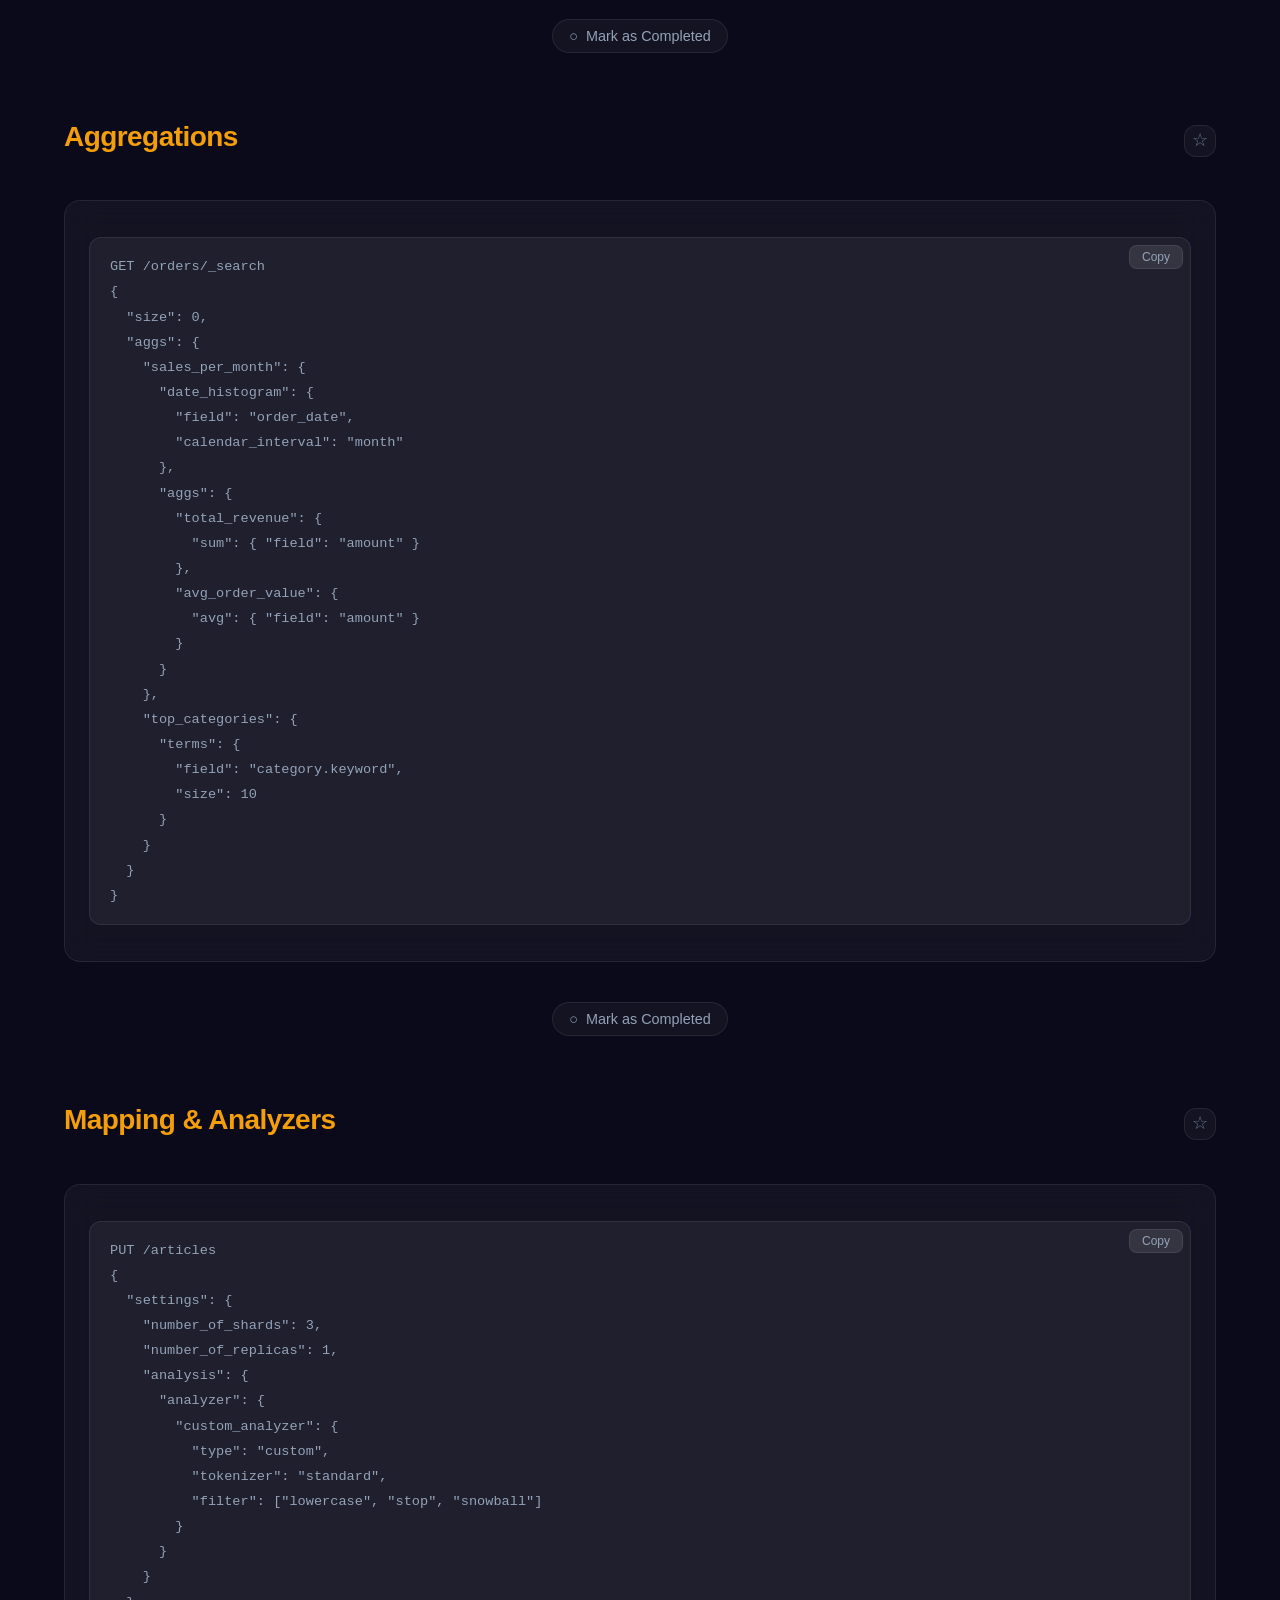
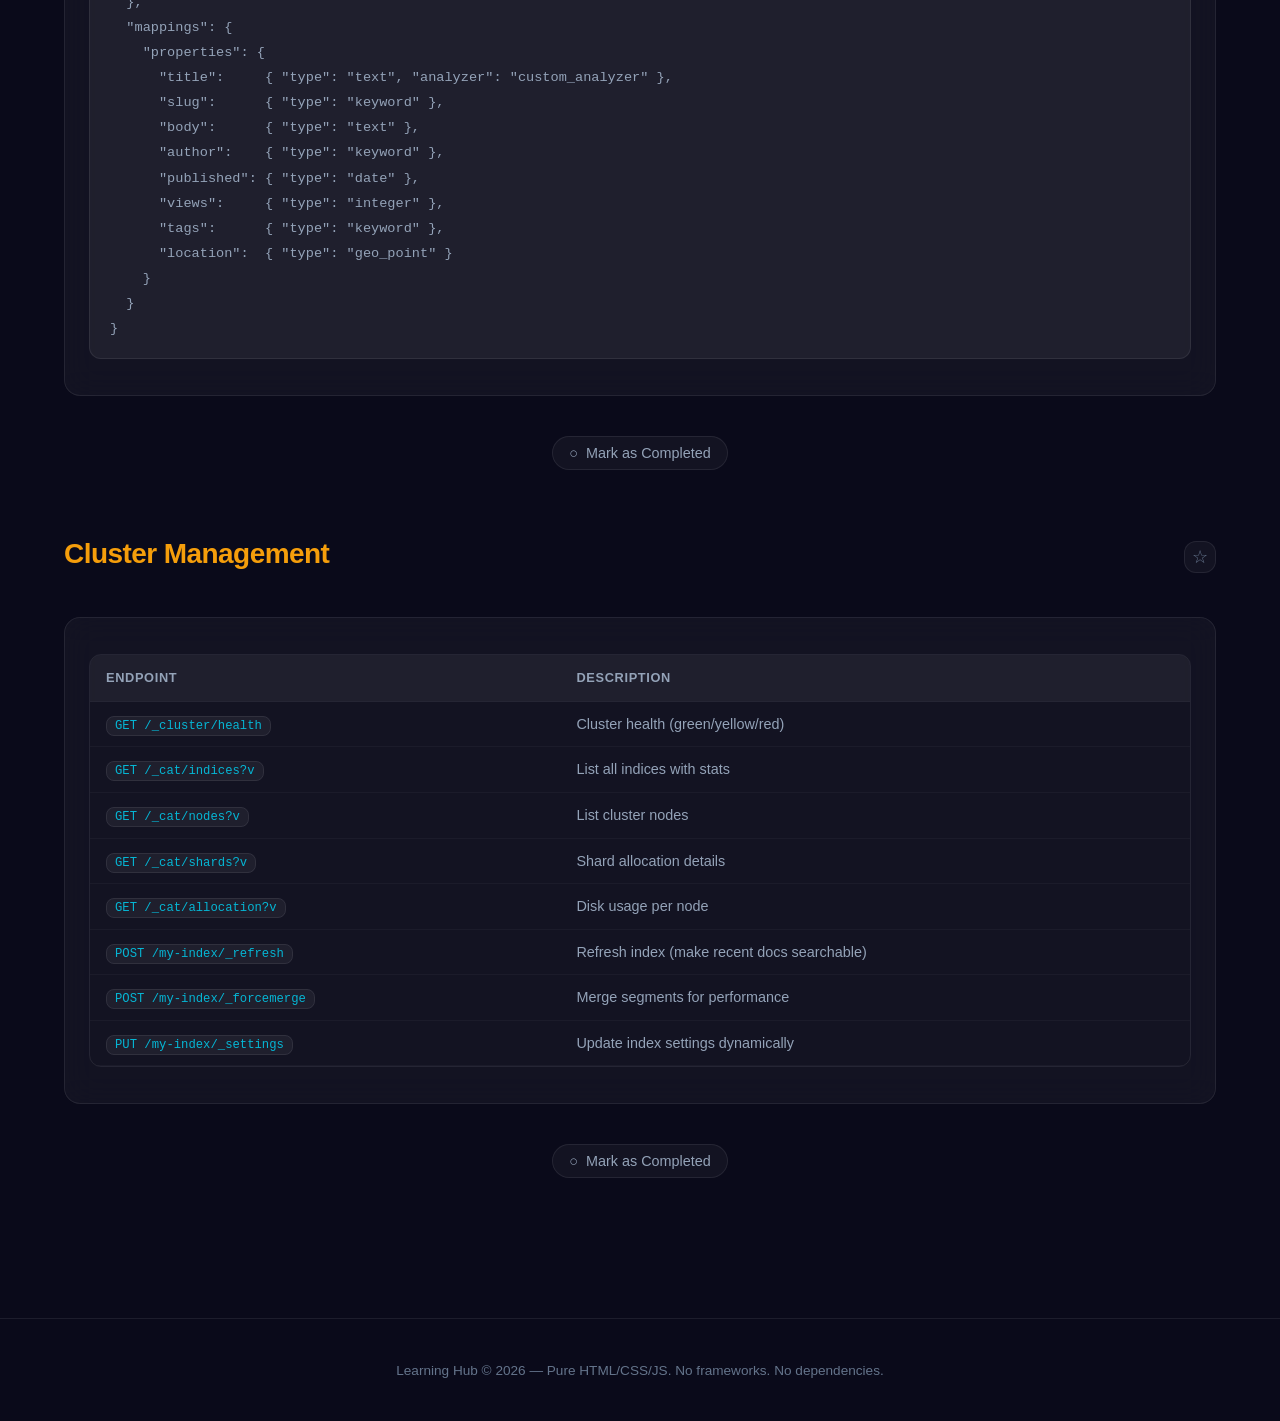
==== commit 66219afb: "feat: Add interactive localStorage features (Theme, Bookmarks, Progress)" ====
--- a/elasticsearch.html
+++ b/elasticsearch.html
@@ -20,9 +20,10 @@
       </section>
 
       <!-- Core Concepts -->
-      <section class="section reveal">
-        <div class="section__header">
+      <section class="section reveal" id="sec-es-core">
+        <div class="section__header" style="display:flex; justify-content:space-between; align-items:center;">
           <h2 class="section__title">Core Concepts</h2>
+          <button class="bookmark-btn" data-id="bk-es-core" data-title="Elasticsearch: Core Concepts" title="Save this concept">☆</button>
         </div>
         <div class="topic-grid">
           <div class="card content-card">
@@ -42,12 +43,16 @@
             <div class="content-card__body">An index is split into shards for horizontal scaling. Each shard is a Lucene index. Replicas provide fault tolerance.</div>
           </div>
         </div>
+        <div style="text-align: center; margin-top: 24px;">
+          <button class="mark-read-btn" data-section-id="sec-es-core">Mark as Completed</button>
+        </div>
       </section>
 
       <!-- CRUD Operations -->
-      <section class="section reveal">
-        <div class="section__header">
+      <section class="section reveal" id="sec-es-crud">
+        <div class="section__header" style="display:flex; justify-content:space-between; align-items:center;">
           <h2 class="section__title">CRUD Operations</h2>
+          <button class="bookmark-btn" data-id="bk-es-crud" data-title="Elasticsearch: CRUD Operations" title="Save these commands">☆</button>
         </div>
         <div class="card">
           <div class="table-wrapper">
@@ -68,12 +73,16 @@
             </table>
           </div>
         </div>
+        <div style="text-align: center; margin-top: 24px;">
+          <button class="mark-read-btn" data-section-id="sec-es-crud">Mark as Completed</button>
+        </div>
       </section>
 
       <!-- Query DSL -->
-      <section class="section reveal">
-        <div class="section__header">
+      <section class="section reveal" id="sec-es-query">
+        <div class="section__header" style="display:flex; justify-content:space-between; align-items:center;">
           <h2 class="section__title">Query DSL Examples</h2>
+          <button class="bookmark-btn" data-id="bk-es-query" data-title="Elasticsearch: Query DSL" title="Save these examples">☆</button>
         </div>
         <div class="topic-grid">
           <div class="card content-card">
@@ -153,12 +162,16 @@
             </div>
           </div>
         </div>
+        <div style="text-align: center; margin-top: 24px;">
+          <button class="mark-read-btn" data-section-id="sec-es-query">Mark as Completed</button>
+        </div>
       </section>
 
       <!-- Aggregations -->
-      <section class="section reveal">
-        <div class="section__header">
+      <section class="section reveal" id="sec-es-aggregations">
+        <div class="section__header" style="display:flex; justify-content:space-between; align-items:center;">
           <h2 class="section__title">Aggregations</h2>
+          <button class="bookmark-btn" data-id="bk-es-aggregations" data-title="Elasticsearch: Aggregations" title="Save this concept">☆</button>
         </div>
         <div class="card content-card">
           <div class="content-card__body">
@@ -190,12 +203,16 @@
 }</code></pre></div>
           </div>
         </div>
+        <div style="text-align: center; margin-top: 24px;">
+          <button class="mark-read-btn" data-section-id="sec-es-aggregations">Mark as Completed</button>
+        </div>
       </section>
 
       <!-- Mapping Example -->
-      <section class="section reveal">
-        <div class="section__header">
+      <section class="section reveal" id="sec-es-mapping">
+        <div class="section__header" style="display:flex; justify-content:space-between; align-items:center;">
           <h2 class="section__title">Mapping & Analyzers</h2>
+          <button class="bookmark-btn" data-id="bk-es-mapping" data-title="Elasticsearch: Mapping & Analyzers" title="Save this concept">☆</button>
         </div>
         <div class="card content-card">
           <div class="content-card__body">
@@ -229,12 +246,16 @@
 }</code></pre></div>
           </div>
         </div>
+        <div style="text-align: center; margin-top: 24px;">
+          <button class="mark-read-btn" data-section-id="sec-es-mapping">Mark as Completed</button>
+        </div>
       </section>
 
       <!-- Cluster Health -->
-      <section class="section reveal">
-        <div class="section__header">
+      <section class="section reveal" id="sec-es-cluster">
+        <div class="section__header" style="display:flex; justify-content:space-between; align-items:center;">
           <h2 class="section__title">Cluster Management</h2>
+          <button class="bookmark-btn" data-id="bk-es-cluster" data-title="Elasticsearch: Cluster Management" title="Save these commands">☆</button>
         </div>
         <div class="card">
           <div class="table-wrapper">
@@ -253,6 +274,9 @@
             </table>
           </div>
         </div>
+        <div style="text-align: center; margin-top: 24px;">
+          <button class="mark-read-btn" data-section-id="sec-es-cluster">Mark as Completed</button>
+        </div>
       </section>
 
     </div>
--- a/css/style.css
+++ b/css/style.css
@@ -47,6 +47,24 @@
 
   --container-max: 1200px;
   --nav-height: 64px;
+}
+
+/* --- Light Mode Variables --- */
+body.theme-light {
+  --bg-primary: #f8fafc;
+  --bg-secondary: #f1f5f9;
+  --bg-surface: rgba(255, 255, 255, 0.7);
+  --bg-surface-hover: rgba(255, 255, 255, 0.9);
+  --bg-code: rgba(15, 23, 42, 0.05);
+
+  --text-primary: #0f172a;
+  --text-secondary: #334155;
+  --text-muted: #64748b;
+  --text-accent: #6d28d9;
+
+  --glass-bg: rgba(255, 255, 255, 0.8);
+  --glass-border: rgba(0, 0, 0, 0.05);
+  --glass-shadow: 0 8px 32px rgba(0, 0, 0, 0.05);
 }
 
 /* --- Reset & Base --- */
@@ -1143,3 +1161,99 @@
   color: var(--text-secondary);
   line-height: 1.7;
 }
+
+/* --- Interactive Feature Styles --- */
+
+/* Bookmark Button */
+.bookmark-btn {
+  background: var(--glass-bg);
+  border: 1px solid var(--glass-border);
+  color: var(--text-muted);
+  width: 32px;
+  height: 32px;
+  border-radius: var(--radius-md);
+  display: inline-flex;
+  align-items: center;
+  justify-content: center;
+  cursor: pointer;
+  transition: var(--transition-fast);
+  font-size: 1.1rem;
+}
+.bookmark-btn:hover {
+  background: var(--bg-surface-hover);
+  color: var(--accent-orange);
+  transform: scale(1.1);
+}
+.bookmark-btn.active {
+  color: var(--accent-orange);
+  border-color: var(--accent-orange);
+  background: rgba(245, 158, 11, 0.1);
+}
+
+/* Mark as Read Button */
+.mark-read-btn {
+  background: var(--glass-bg);
+  border: 1px solid var(--glass-border);
+  color: var(--text-secondary);
+  padding: 8px 16px;
+  border-radius: var(--radius-full);
+  display: inline-flex;
+  align-items: center;
+  gap: 8px;
+  cursor: pointer;
+  font-family: var(--font-sans);
+  font-size: 0.9rem;
+  font-weight: 500;
+  transition: var(--transition-fast);
+  margin-top: 16px;
+}
+.mark-read-btn:hover {
+  background: var(--bg-surface-hover);
+  border-color: var(--accent-green);
+  color: var(--text-primary);
+}
+.mark-read-btn.completed {
+  background: rgba(16, 185, 129, 0.1);
+  border-color: var(--accent-green);
+  color: var(--accent-green);
+}
+.mark-read-btn.completed::before {
+  content: '✓';
+  font-weight: bold;
+}
+.mark-read-btn:not(.completed)::before {
+  content: '○';
+}
+
+/* Section Completion Styling */
+.section.completed .section__title {
+  text-decoration: line-through;
+  opacity: 0.7;
+}
+
+/* Progress Ring / Bar */
+.topic-progress {
+  margin-top: 16px;
+  width: 100%;
+}
+.topic-progress-bar {
+  height: 6px;
+  background: var(--glass-bg);
+  border-radius: var(--radius-full);
+  overflow: hidden;
+  position: relative;
+}
+.topic-progress-fill {
+  height: 100%;
+  background: var(--gradient-accent);
+  width: 0%;
+  transition: width 0.5s ease-out;
+  border-radius: var(--radius-full);
+}
+.topic-progress-text {
+  font-size: 0.75rem;
+  color: var(--text-muted);
+  margin-top: 4px;
+  display: block;
+  text-align: right;
+}
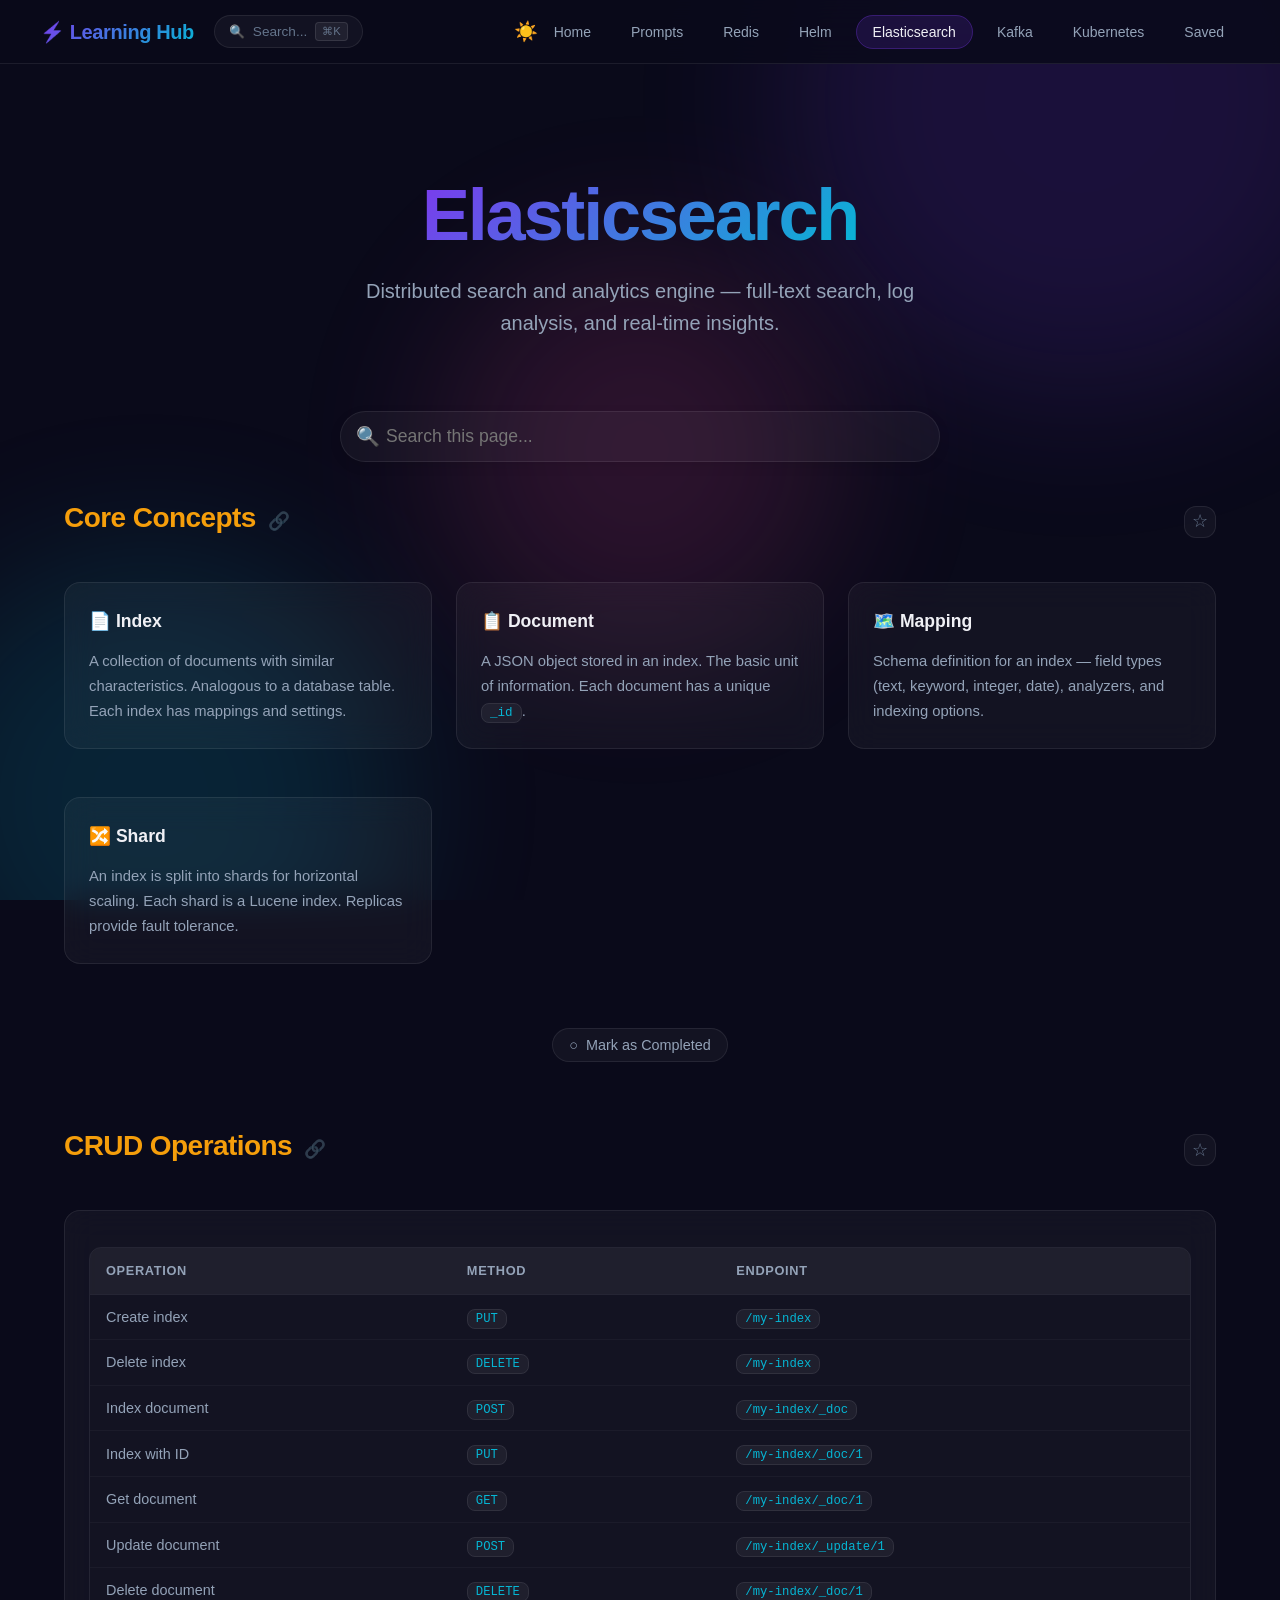
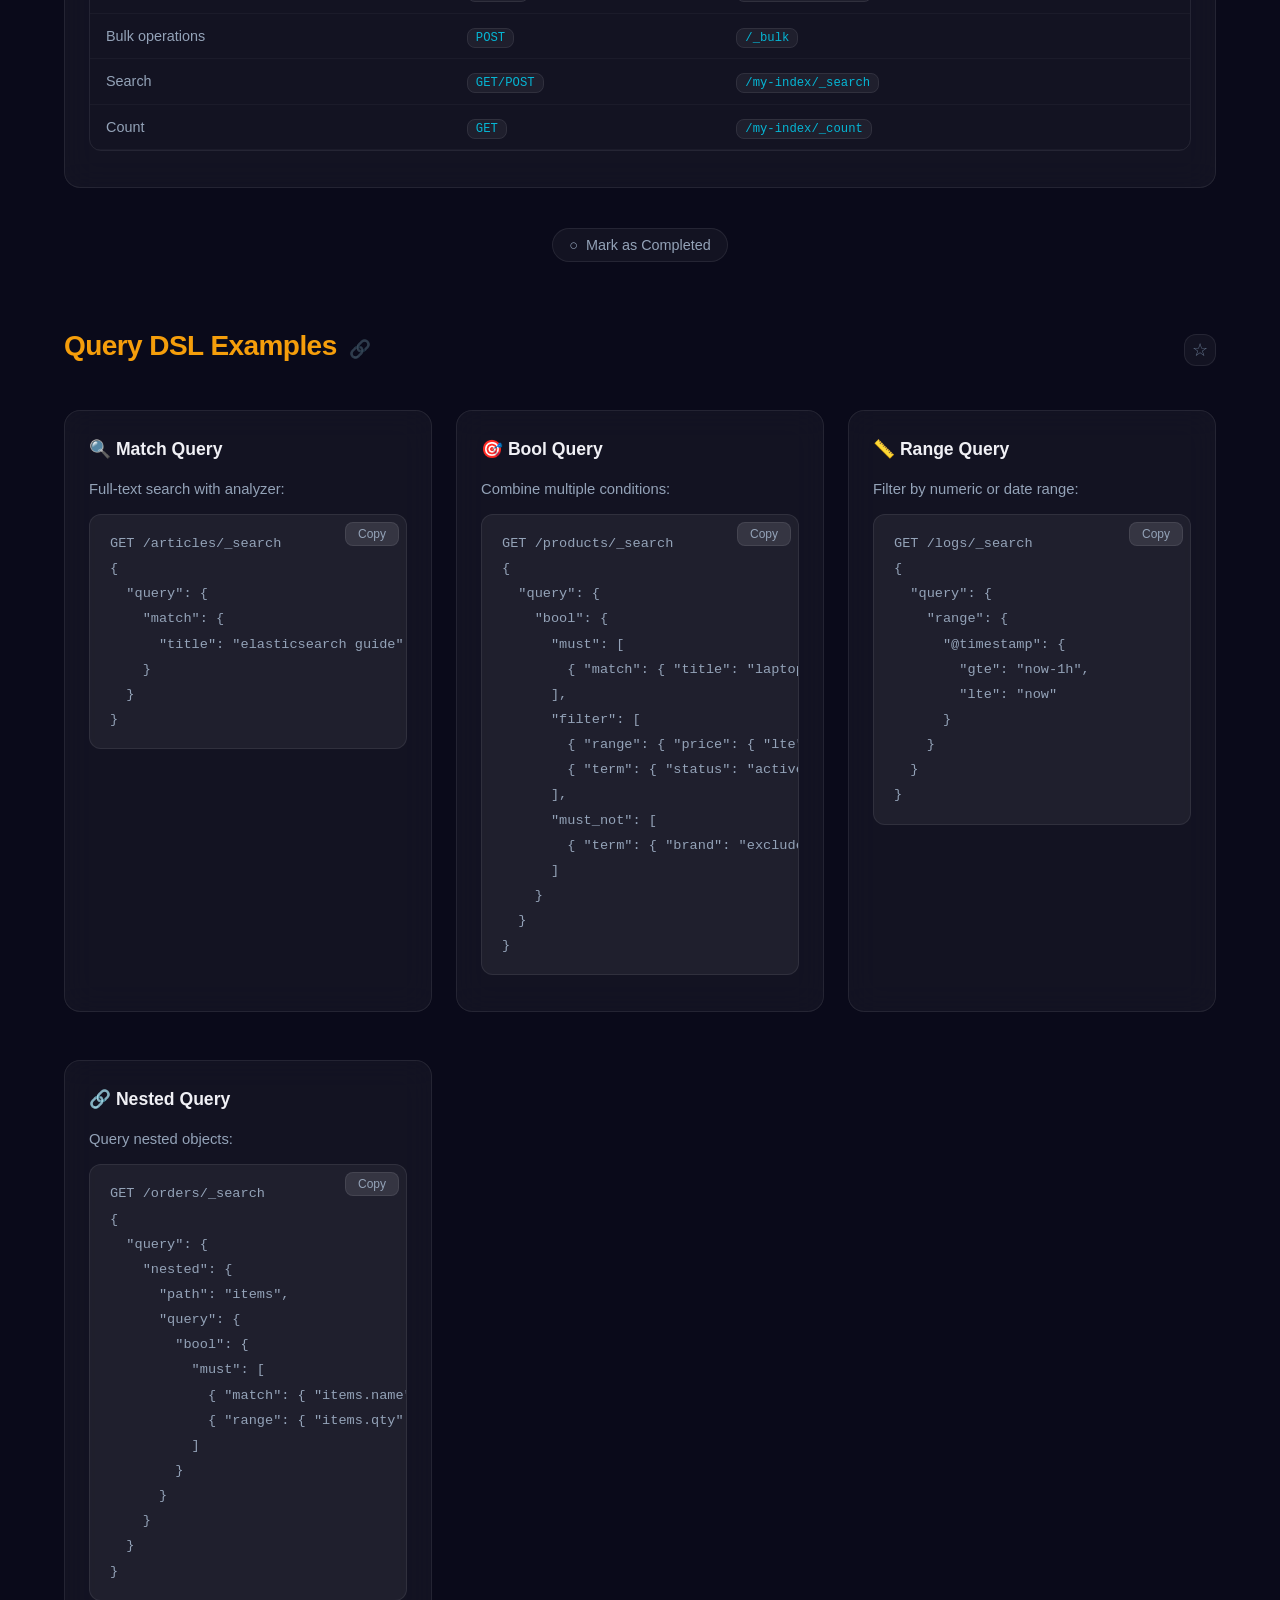
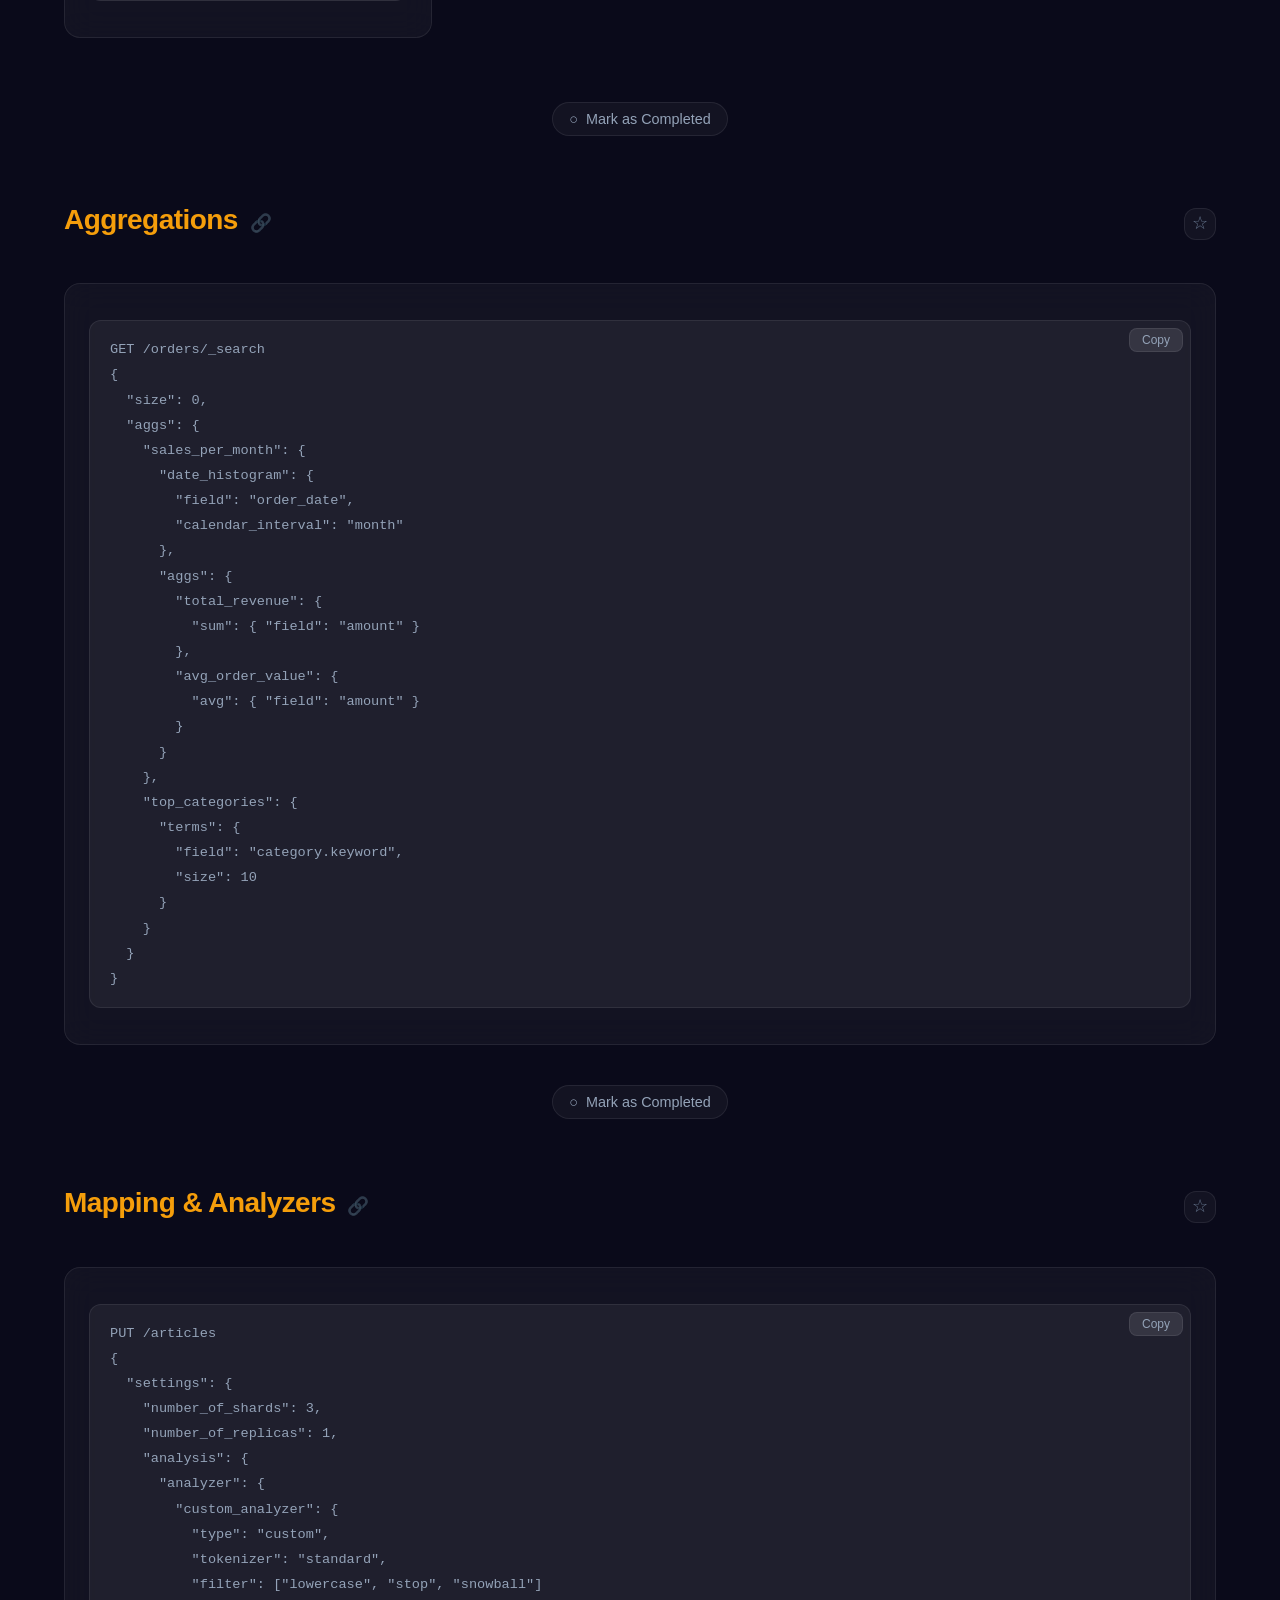
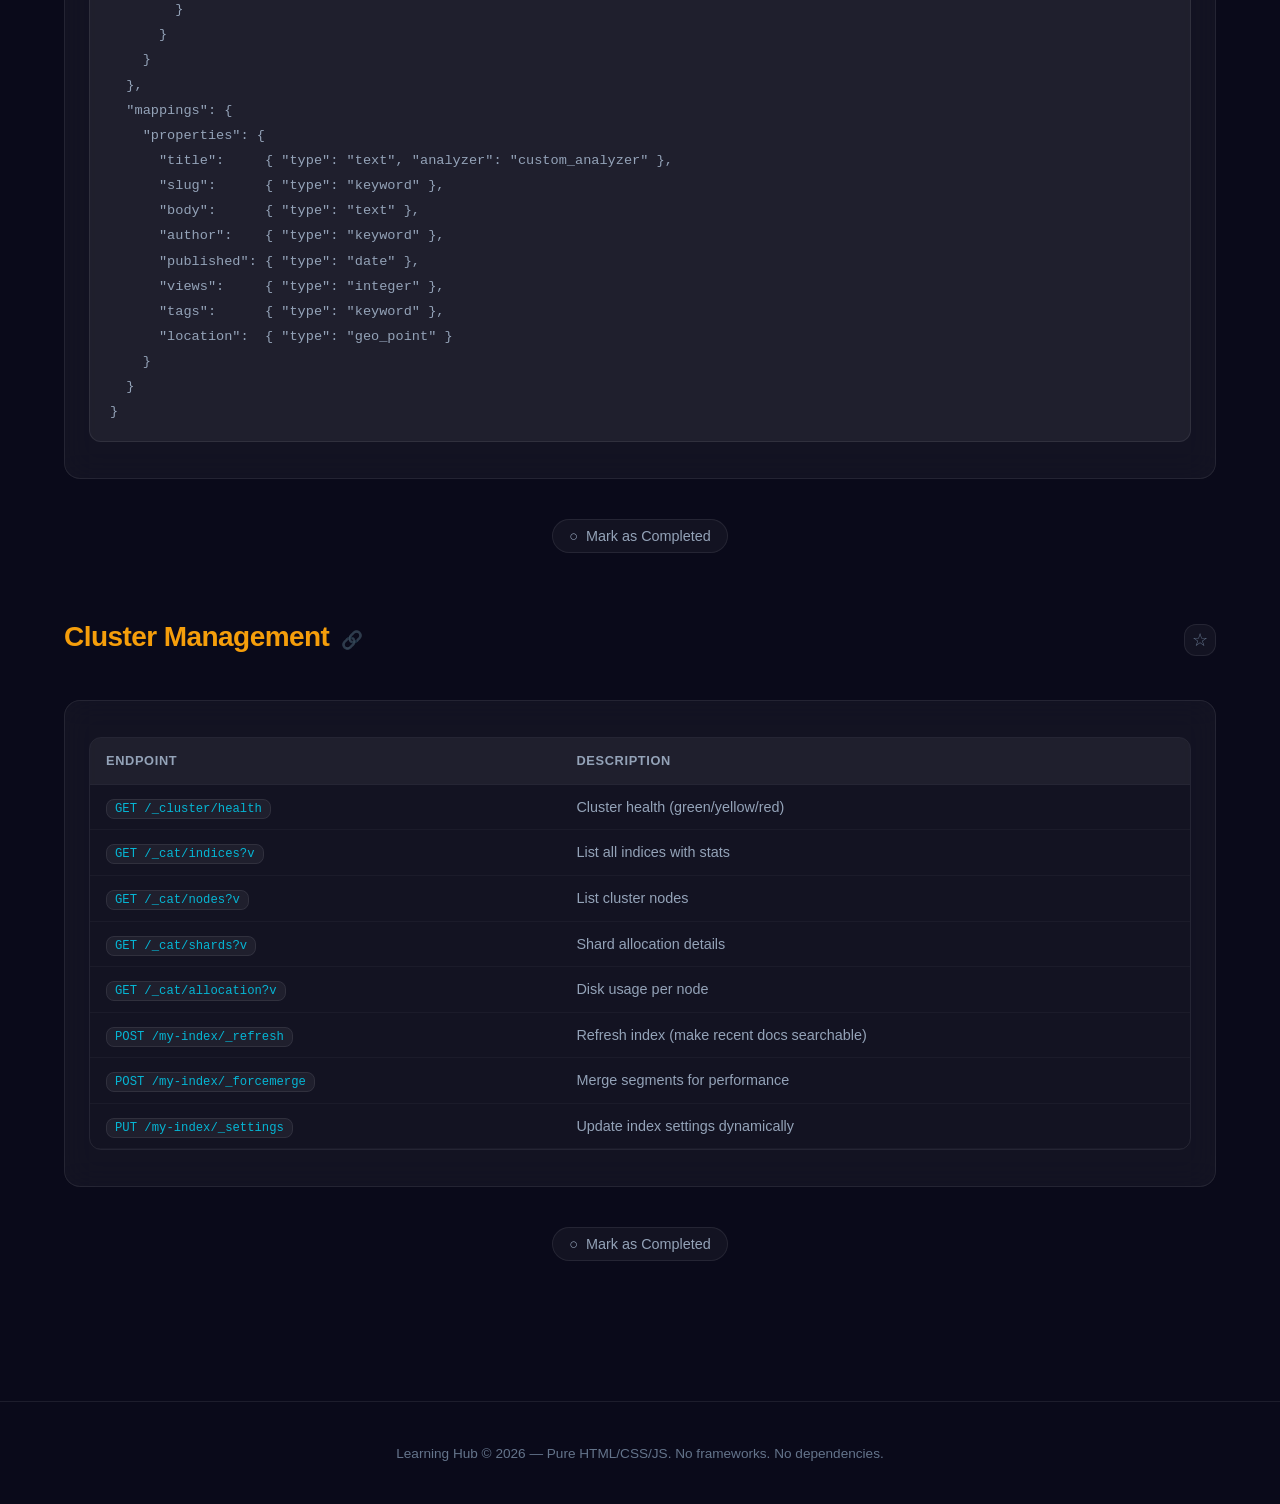
==== commit 2eb70f4c: "feat: Add local search and agentskills standard" ====
--- a/elasticsearch.html
+++ b/elasticsearch.html
@@ -18,6 +18,12 @@
         <h1 class="hero__title"><span class="hero__title-gradient">Elasticsearch</span></h1>
         <p class="hero__subtitle">Distributed search and analytics engine — full-text search, log analysis, and real-time insights.</p>
       </section>
+
+      <!-- Local Search -->
+      <div class="local-search-container">
+        <span class="local-search-icon">🔍</span>
+        <input type="search" class="local-search-input" id="local-search" placeholder="Search this page...">
+      </div>
 
       <!-- Core Concepts -->
       <section class="section reveal" id="sec-es-core">
--- a/css/style.css
+++ b/css/style.css
@@ -319,6 +319,42 @@
   max-width: 600px;
   margin: 0 auto 40px;
   line-height: 1.6;
+}
+
+/* Local Search */
+.local-search-container {
+  max-width: 600px;
+  margin: 0 auto 32px auto;
+  position: relative;
+}
+
+.local-search-input {
+  width: 100%;
+  padding: 14px 20px 14px 45px;
+  background: var(--glass-bg);
+  border: 1px solid var(--glass-border);
+  border-radius: var(--radius-full);
+  color: var(--text-primary);
+  font-size: 1.1rem;
+  font-family: var(--font-sans);
+  outline: none;
+  transition: var(--transition-fast);
+  box-shadow: 0 4px 12px rgba(0, 0, 0, 0.1);
+}
+
+.local-search-input:focus {
+  border-color: var(--accent-cyan);
+  box-shadow: 0 0 0 2px rgba(6, 182, 212, 0.2), 0 4px 12px rgba(0, 0, 0, 0.1);
+}
+
+.local-search-icon {
+  position: absolute;
+  left: 16px;
+  top: 50%;
+  transform: translateY(-50%);
+  color: var(--text-muted);
+  font-size: 1.2rem;
+  pointer-events: none;
 }
 
 .hero__stats {
@@ -1190,6 +1226,24 @@
   background: rgba(245, 158, 11, 0.1);
 }
 
+/* Anchor Link Button */
+.anchor-link-btn {
+  background: transparent;
+  border: none;
+  color: var(--text-muted);
+  cursor: pointer;
+  opacity: 0.3;
+  transition: var(--transition-fast);
+  margin-left: 8px;
+  font-size: 1.1rem;
+  padding: 0 4px;
+}
+.section__title:hover .anchor-link-btn,
+.anchor-link-btn:hover {
+  opacity: 1;
+  color: var(--accent-cyan);
+}
+
 /* Mark as Read Button */
 .mark-read-btn {
   background: var(--glass-bg);
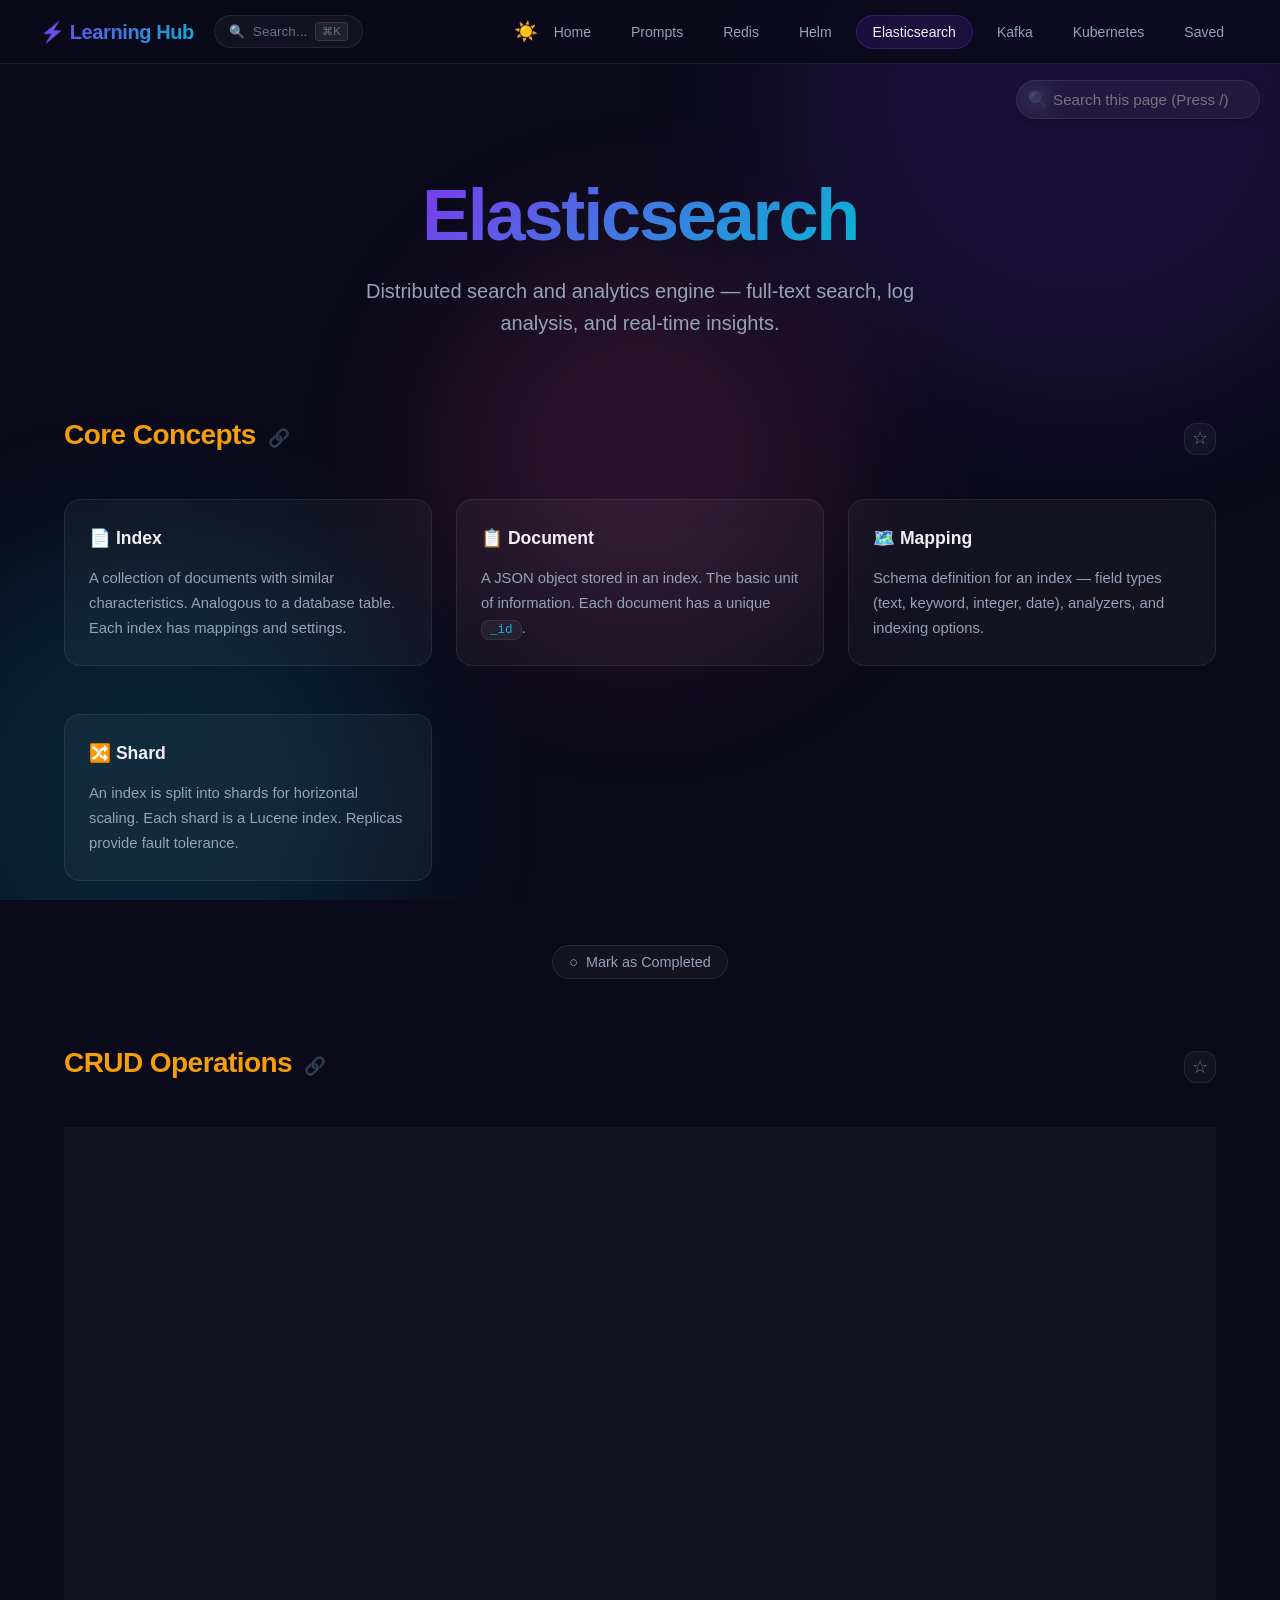
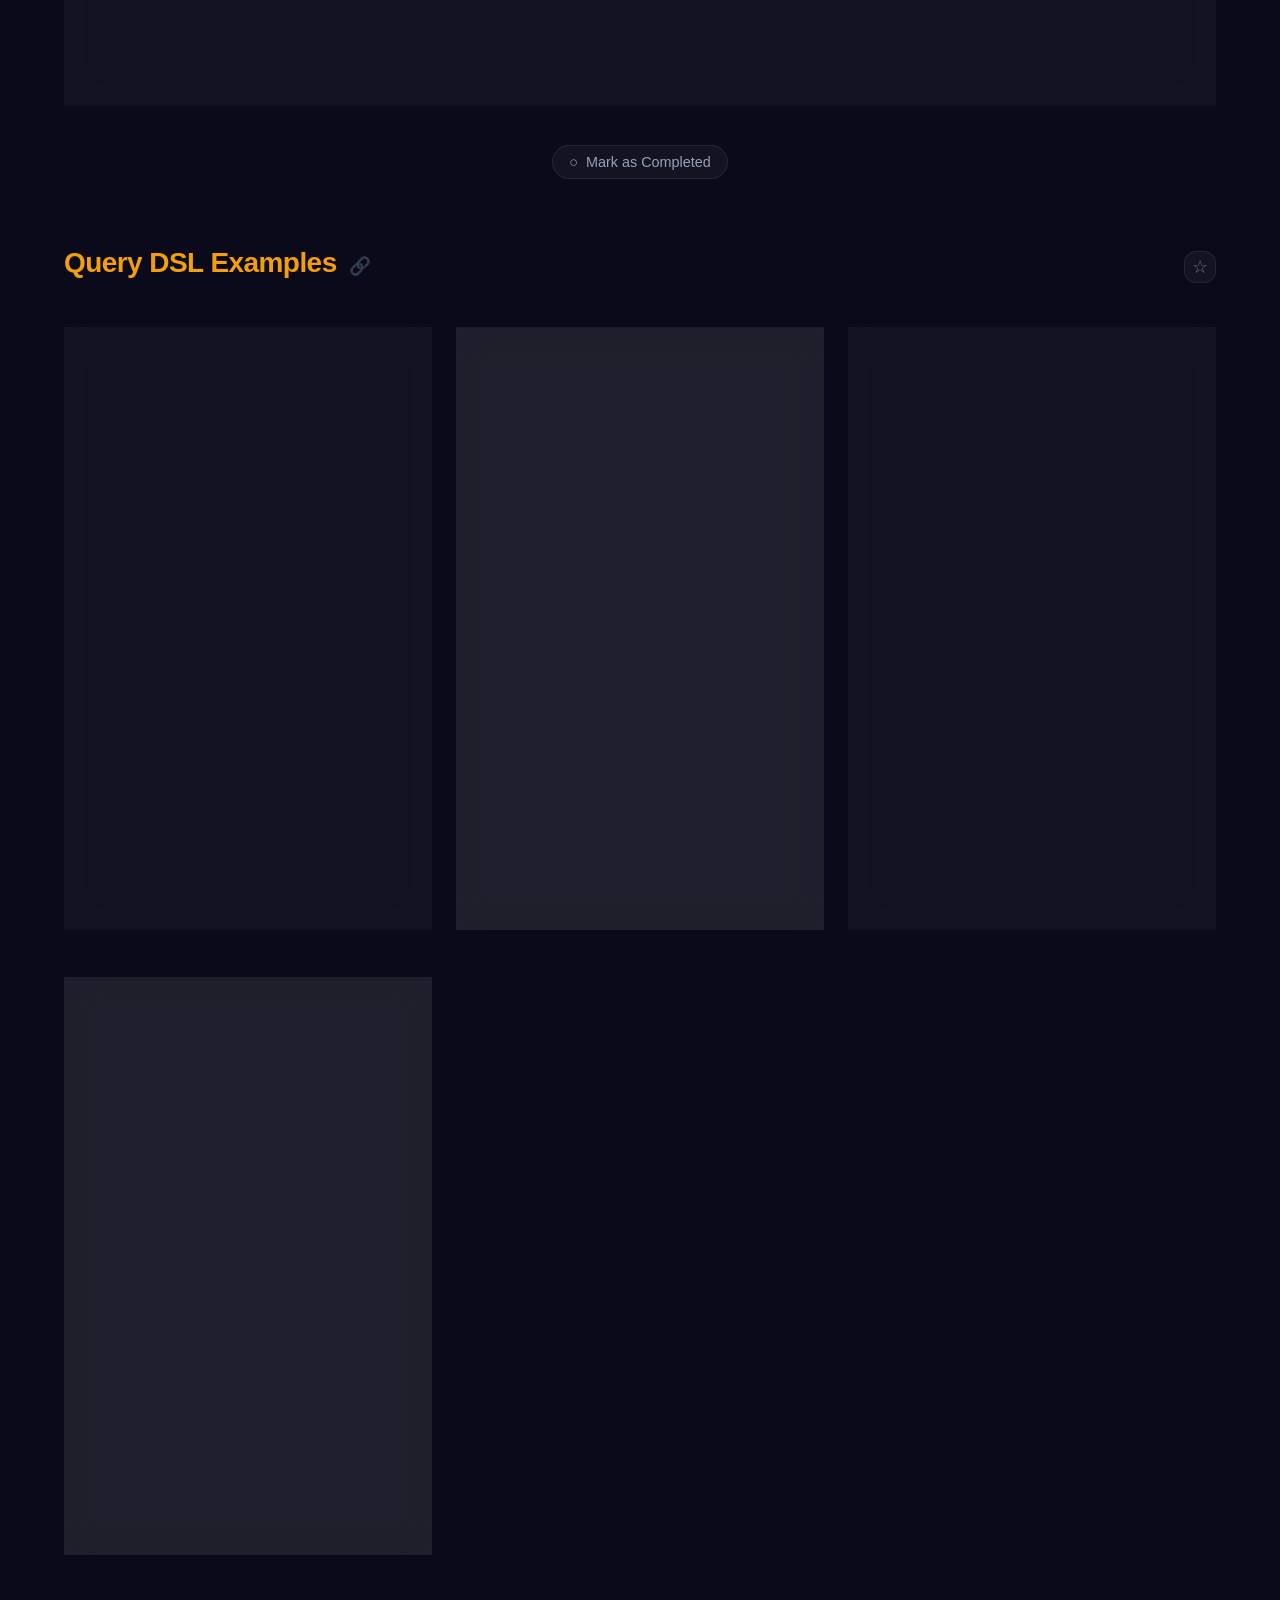
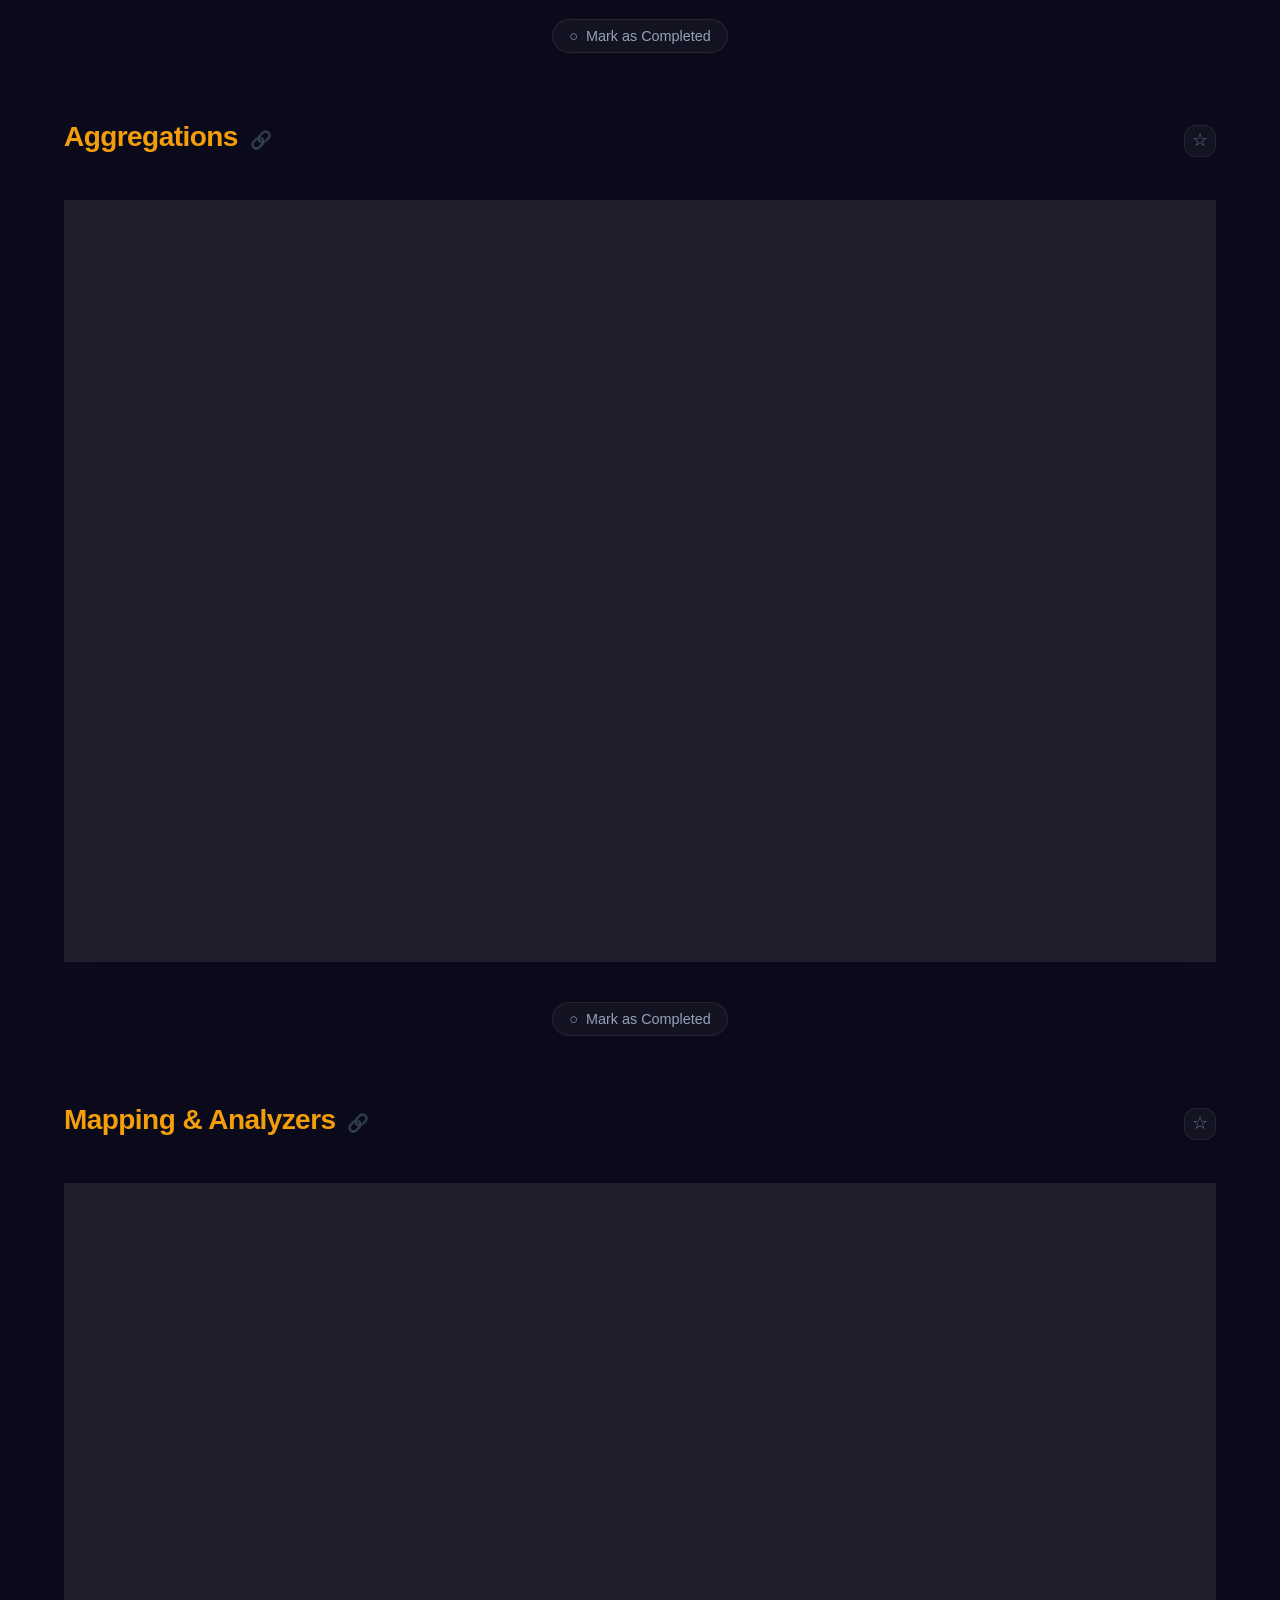
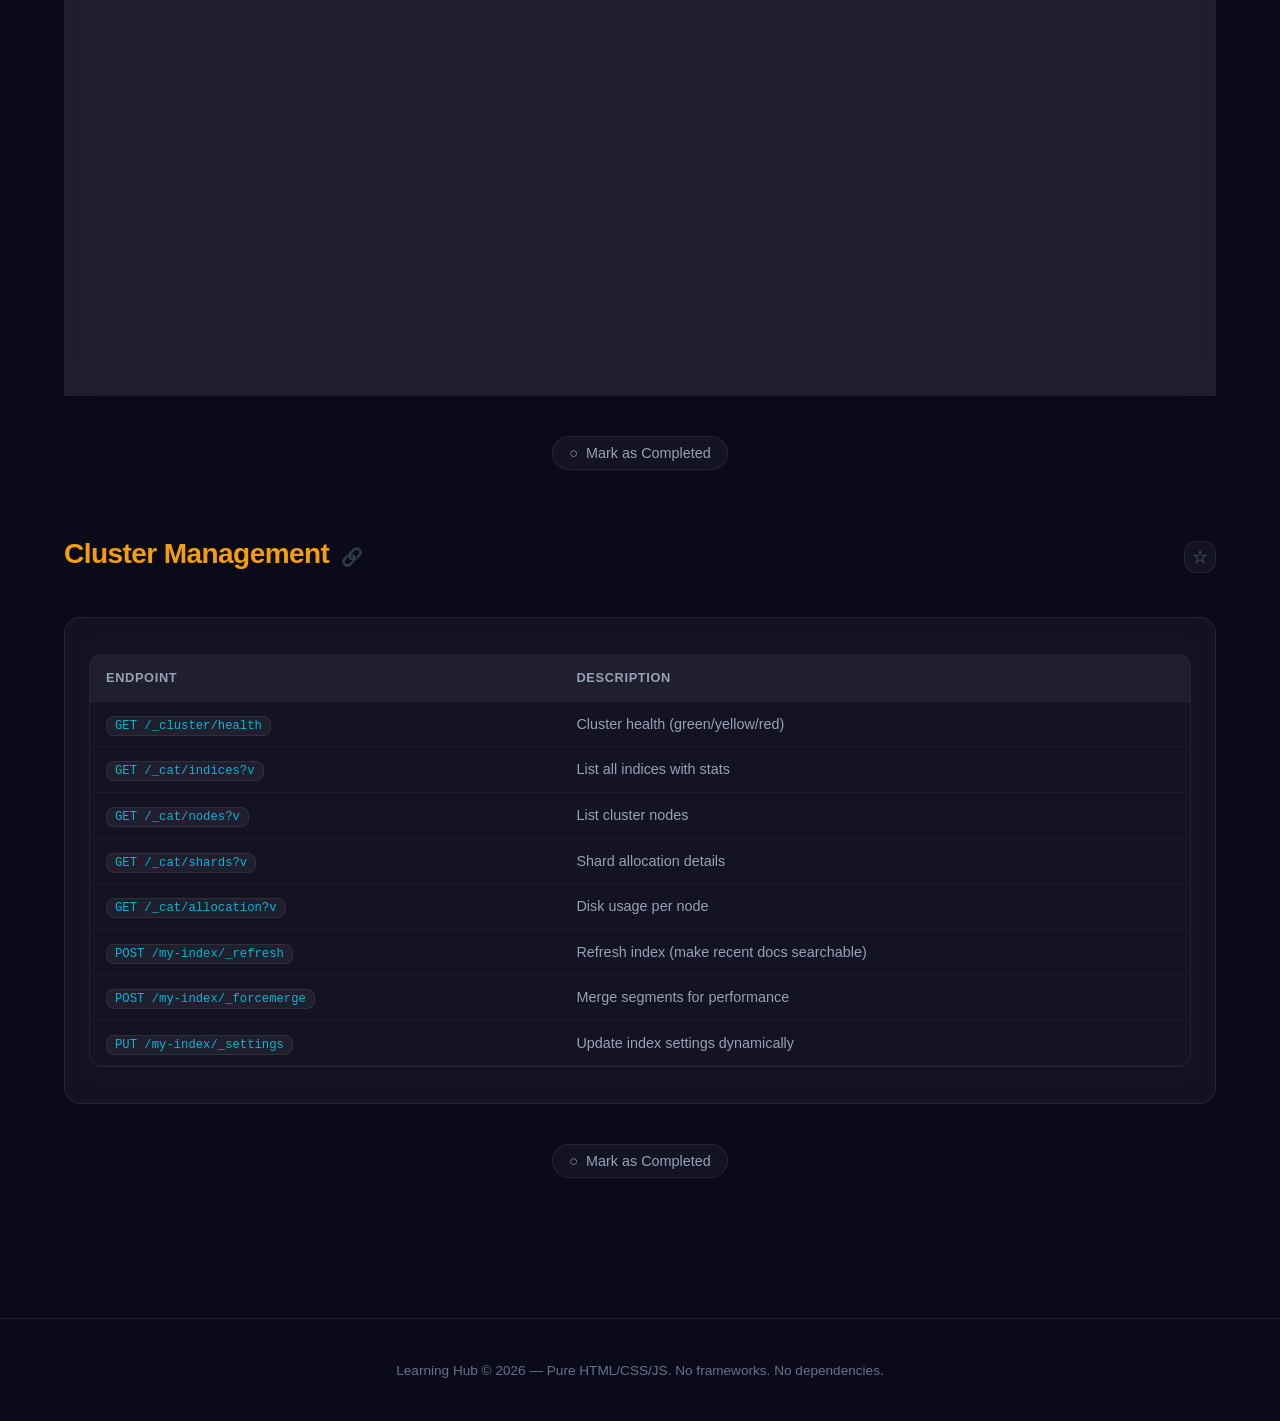
==== commit c22e089d: "refactor: Make local search a global dynamic component with hotkey" ====
--- a/elasticsearch.html
+++ b/elasticsearch.html
@@ -18,12 +18,6 @@
         <h1 class="hero__title"><span class="hero__title-gradient">Elasticsearch</span></h1>
         <p class="hero__subtitle">Distributed search and analytics engine — full-text search, log analysis, and real-time insights.</p>
       </section>
-
-      <!-- Local Search -->
-      <div class="local-search-container">
-        <span class="local-search-icon">🔍</span>
-        <input type="search" class="local-search-input" id="local-search" placeholder="Search this page...">
-      </div>
 
       <!-- Core Concepts -->
       <section class="section reveal" id="sec-es-core">
--- a/css/style.css
+++ b/css/style.css
@@ -323,37 +323,44 @@
 
 /* Local Search */
 .local-search-container {
-  max-width: 600px;
-  margin: 0 auto 32px auto;
-  position: relative;
+  position: fixed;
+  top: 80px;
+  right: 20px;
+  max-width: 250px;
+  z-index: 100;
+  display: none; /* Shown via JS */
+  transition: opacity var(--transition-fast), transform var(--transition-fast);
 }
 
 .local-search-input {
   width: 100%;
-  padding: 14px 20px 14px 45px;
+  padding: 10px 16px 10px 36px;
   background: var(--glass-bg);
   border: 1px solid var(--glass-border);
   border-radius: var(--radius-full);
   color: var(--text-primary);
-  font-size: 1.1rem;
+  font-size: 0.95rem;
   font-family: var(--font-sans);
   outline: none;
+  backdrop-filter: blur(12px);
+  -webkit-backdrop-filter: blur(12px);
   transition: var(--transition-fast);
-  box-shadow: 0 4px 12px rgba(0, 0, 0, 0.1);
+  box-shadow: 0 4px 12px rgba(0, 0, 0, 0.2);
 }
 
 .local-search-input:focus {
   border-color: var(--accent-cyan);
-  box-shadow: 0 0 0 2px rgba(6, 182, 212, 0.2), 0 4px 12px rgba(0, 0, 0, 0.1);
+  box-shadow: 0 0 0 2px rgba(6, 182, 212, 0.2), 0 4px 12px rgba(0, 0, 0, 0.2);
+  width: 300px;
 }
 
 .local-search-icon {
   position: absolute;
-  left: 16px;
+  left: 12px;
   top: 50%;
   transform: translateY(-50%);
   color: var(--text-muted);
-  font-size: 1.2rem;
+  font-size: 1rem;
   pointer-events: none;
 }
 
